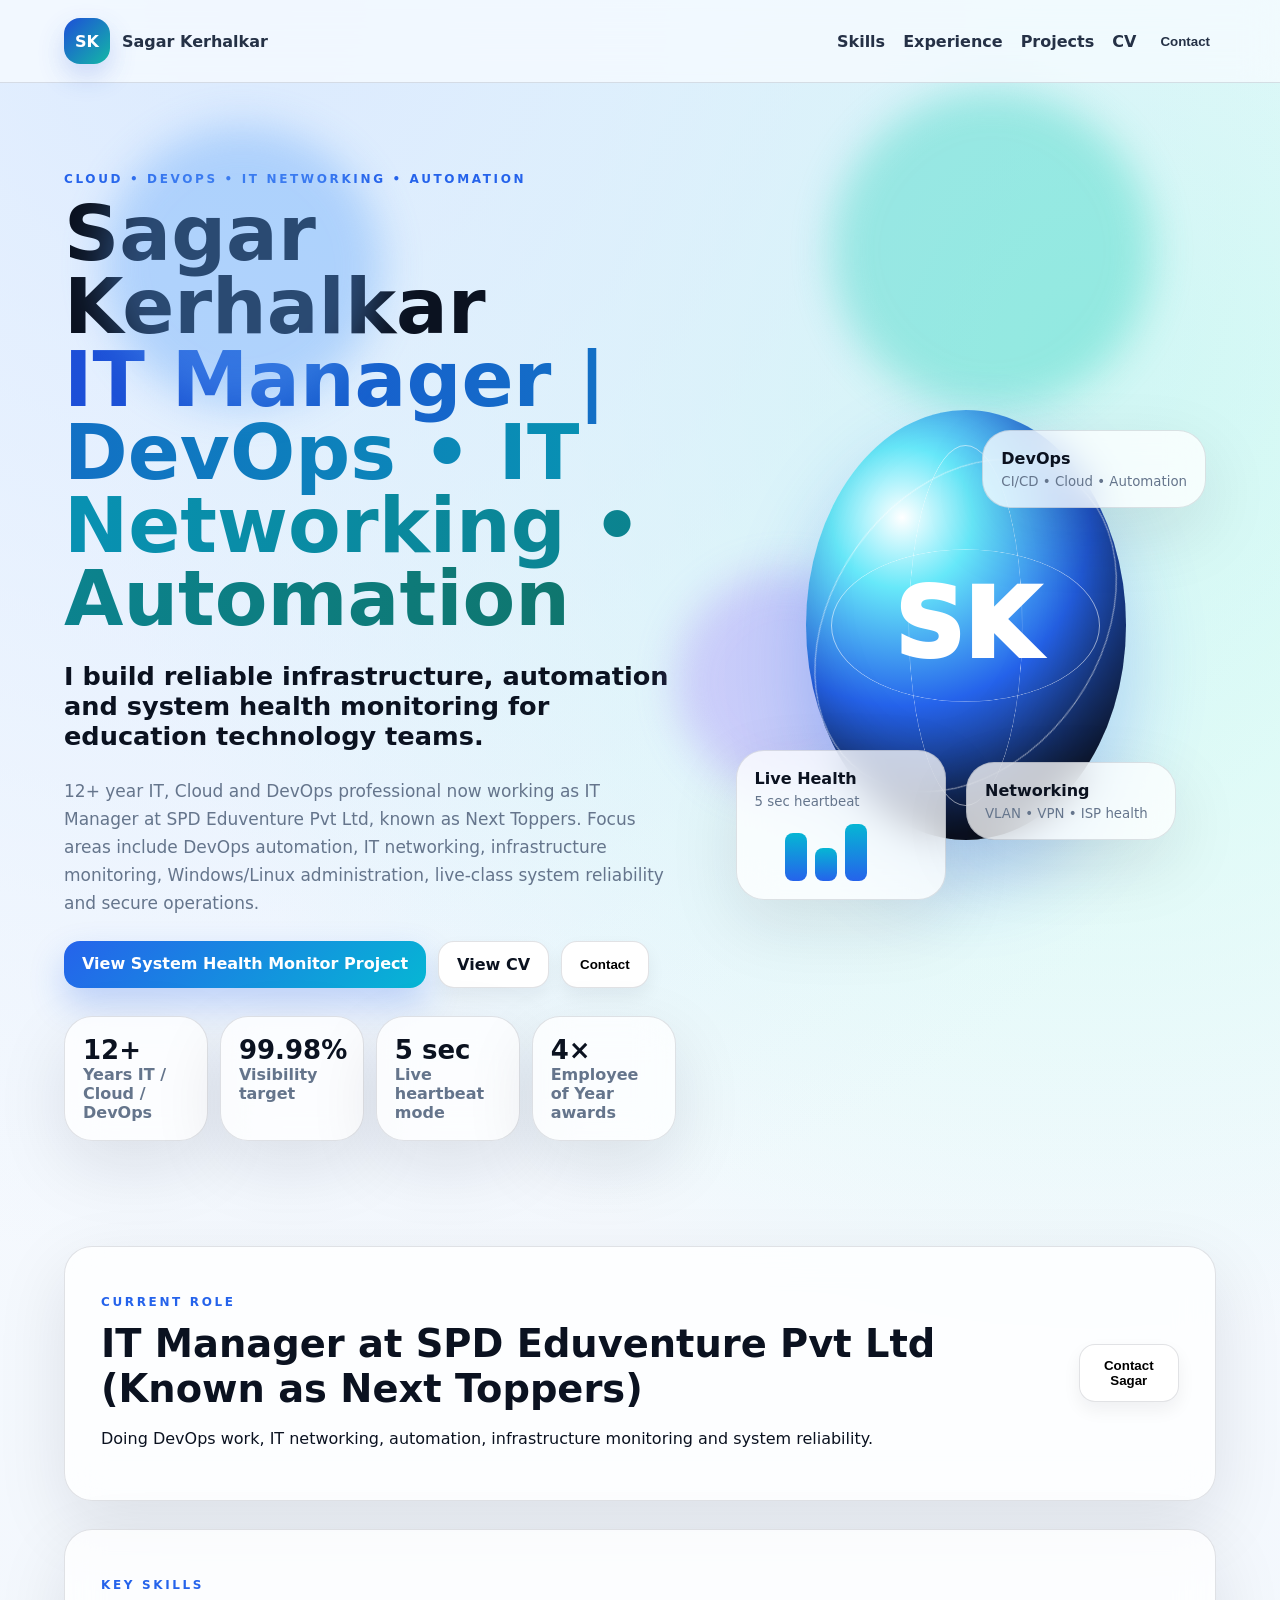
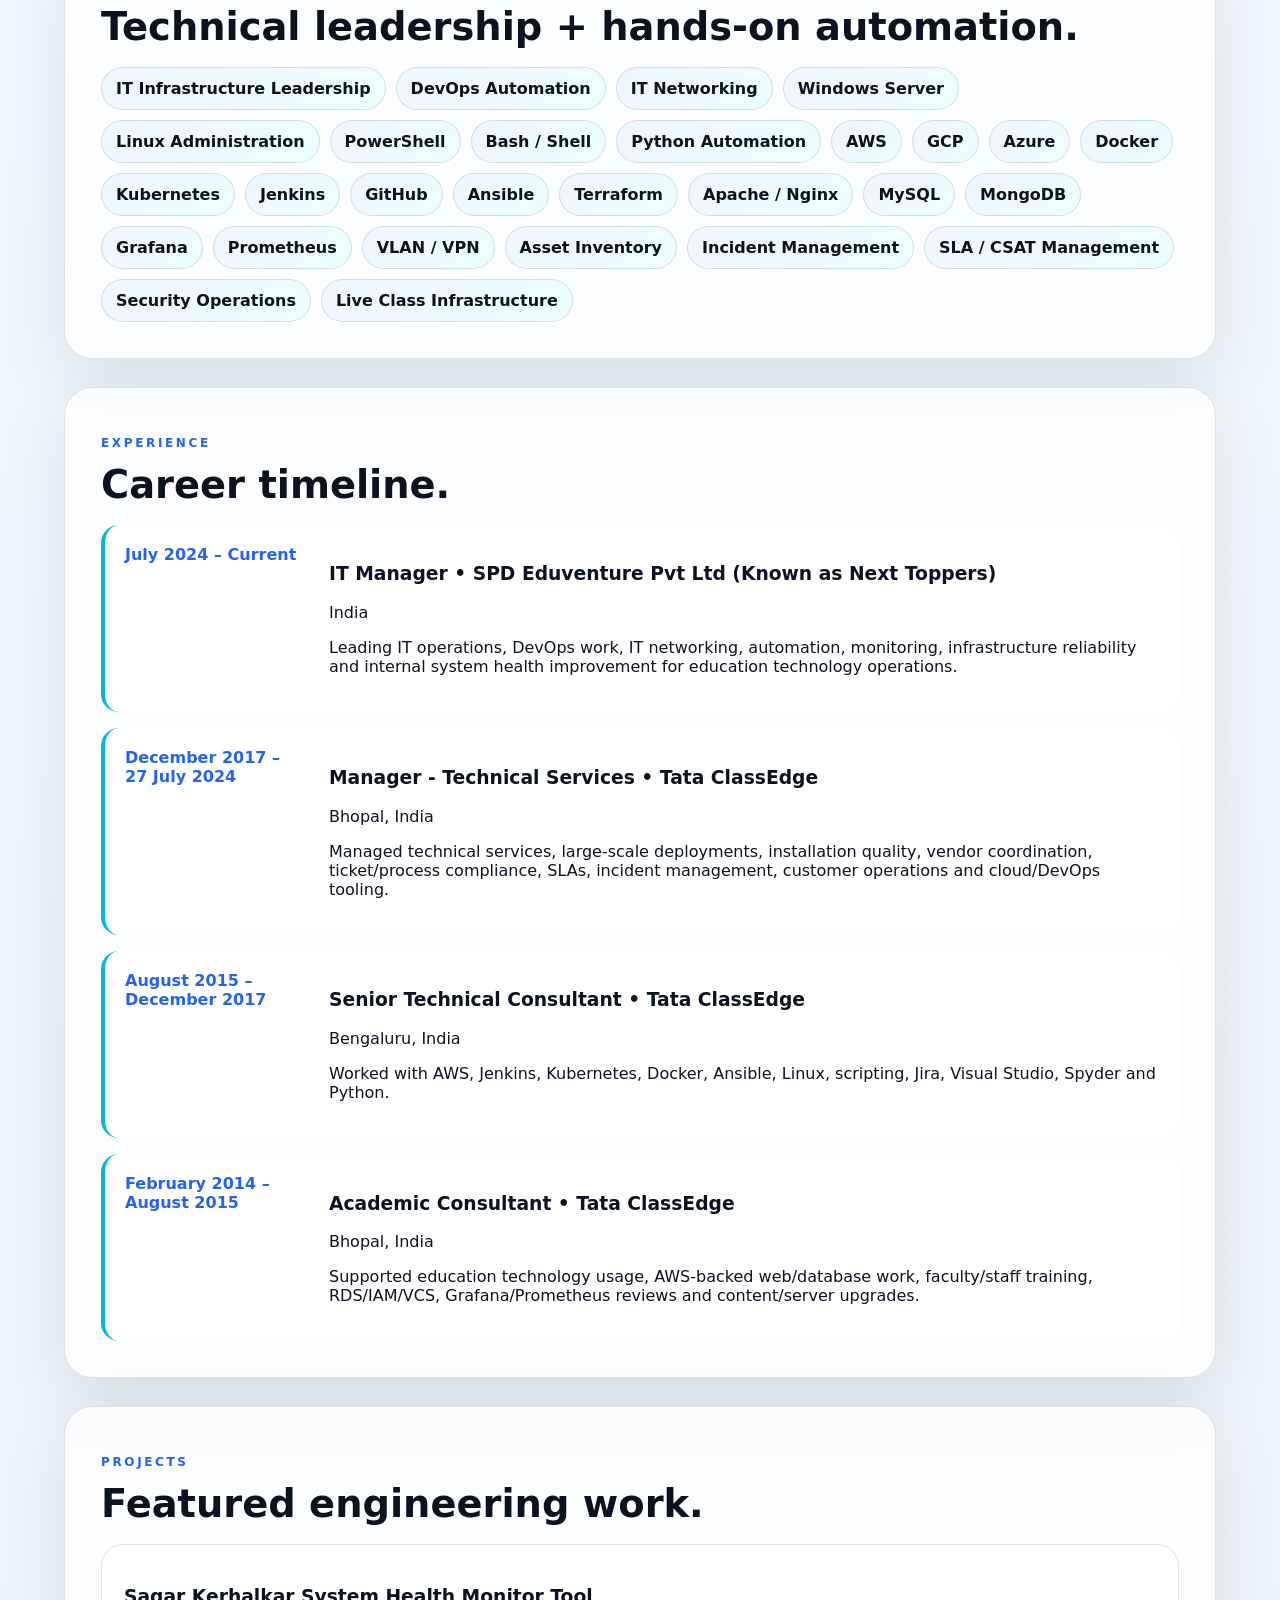
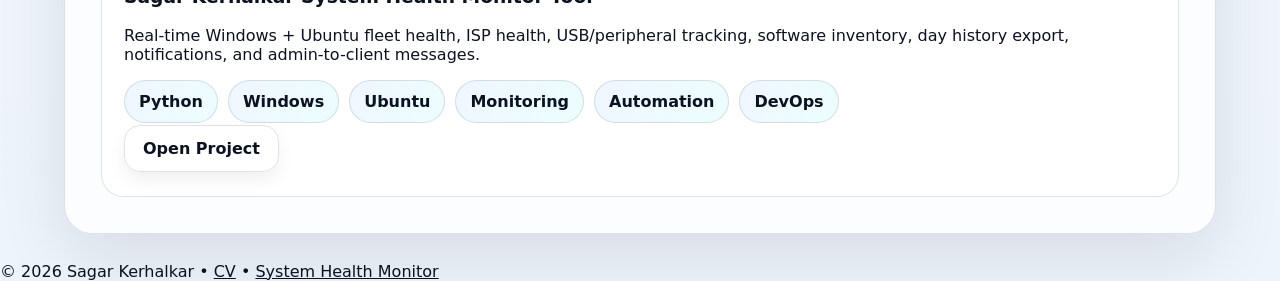
==== index.html @ ac2b37b3 "this is my v1 for profile" ====
<!doctype html>
<html lang="en">
<head>
  <meta charset="utf-8" />
  <meta name="viewport" content="width=device-width, initial-scale=1" />
  <title>Sagar Kerhalkar | IT Manager • DevOps • System Health Monitor</title>
  <meta name="description" content="Sagar Kerhalkar portfolio, CV, DevOps, IT networking, automation and System Health Monitor project." />
  <link rel="stylesheet" href="assets/site.css" />
</head>
<body>
  <div class="bg"><span></span><span></span><span></span></div>
  <header class="nav">
    <a class="brand" href="./"><b>SK</b><span>Sagar Kerhalkar</span></a>
    <nav>
      <a href="#skills">Skills</a><a href="#experience">Experience</a><a href="#projects">Projects</a><a href="cv/">CV</a><button class="ghost" data-contact>Contact</button>
    </nav>
  </header>
  <main>
    <section class="hero">
      <div class="heroCopy">
        <p class="eyebrow">Cloud • DevOps • IT Networking • Automation</p>
        <h1><span data-field="name">Sagar Kerhalkar</span><br><em data-field="headline">IT Manager | DevOps • IT Networking • Automation</em></h1>
        <p class="lead" data-field="heroLine">I build reliable infrastructure, automation and system health monitoring for education technology teams.</p>
        <p data-field="summary" class="summary"></p>
        <div class="actions">
          <a class="btn primary" href="projects/systemhealthmonitor/">View System Health Monitor Project</a>
          <a class="btn" href="cv/">View CV</a>
          <button class="btn" data-contact>Contact</button>
        </div>
        <div class="stats" id="stats"></div>
      </div>
      <div class="visual" aria-label="Animated profile illustration">
        <div class="sphere"><span>SK</span><i></i><i></i><i></i></div>
        <div class="dashcard card1"><b>Live Health</b><small>5 sec heartbeat</small><div class="bars"><i></i><i></i><i></i><i></i></div></div>
        <div class="dashcard card2"><b>DevOps</b><small>CI/CD • Cloud • Automation</small></div>
        <div class="dashcard card3"><b>Networking</b><small>VLAN • VPN • ISP health</small></div>
      </div>
    </section>

    <section class="section current"><div><p class="eyebrow">Current role</p><h2><span data-field="currentRole">IT Manager</span> at <span data-field="currentCompany">SPD Eduventure Pvt Ltd</span></h2><p>Doing DevOps work, IT networking, automation, infrastructure monitoring and system reliability.</p></div><button class="btn" data-contact>Contact Sagar</button></section>

    <section id="skills" class="section"><p class="eyebrow">Key skills</p><h2>Technical leadership + hands-on automation.</h2><div class="chips" id="skillsList"></div></section>

    <section id="experience" class="section"><p class="eyebrow">Experience</p><h2>Career timeline.</h2><div class="timeline" id="experienceList"></div></section>

    <section id="projects" class="section"><p class="eyebrow">Projects</p><h2>Featured engineering work.</h2><div class="projects" id="projectList"></div></section>
  </main>

  <footer>© <span id="year"></span> Sagar Kerhalkar • <a href="cv/">CV</a> • <a href="projects/systemhealthmonitor/">System Health Monitor</a></footer>

  <dialog id="contactDialog" class="contactDialog">
    <button class="close" data-close>×</button>
    <h2>Contact Sagar Kerhalkar</h2>
    <p>For DevOps, IT networking, automation and system health monitoring work.</p>
    <div class="contactGrid">
      <a id="phoneLink">📞 <span data-field="phone">8105977226</span></a>
      <a id="emailLink">✉ <span data-field="email">sagarhatta@gmail.com</span></a>
      <a id="linkedinLink" target="_blank">LinkedIn</a>
      <a id="githubLink" target="_blank">GitHub</a>
    </div>
  </dialog>
  <script src="assets/site.js"></script>
</body>
</html>
---- assets/site.css ----
:root{--ink:#0b1220;--muted:#65758c;--blue:#1d4ed8;--cyan:#06b6d4;--teal:#14b8a6;--bg:#eef6ff;--card:rgba(255,255,255,.76);--line:rgba(15,23,42,.12)}*{box-sizing:border-box}body{margin:0;font-family:Inter,ui-sans-serif,system-ui,Segoe UI,Arial,sans-serif;color:var(--ink);background:radial-gradient(circle at 20% 0,#dbeafe,transparent 35%),radial-gradient(circle at 85% 10%,#ccfbf1,transparent 30%),linear-gradient(180deg,#f8fbff,#eef4fb)}a{color:inherit}.bg span{position:fixed;border-radius:999px;filter:blur(20px);opacity:.38;animation:float 9s ease-in-out infinite}.bg span:nth-child(1){width:280px;height:280px;background:#60a5fa;left:8%;top:14%}.bg span:nth-child(2){width:320px;height:320px;background:#2dd4bf;right:10%;top:10%;animation-delay:2s}.bg span:nth-child(3){width:220px;height:220px;background:#a78bfa;right:30%;bottom:12%;animation-delay:4s}@keyframes float{50%{transform:translateY(-28px) translateX(22px) scale(1.05)}}.nav{position:sticky;top:0;z-index:10;display:flex;align-items:center;justify-content:space-between;gap:24px;padding:18px 5vw;background:rgba(248,251,255,.76);backdrop-filter:blur(18px);border-bottom:1px solid var(--line)}.brand{display:flex;gap:12px;align-items:center;text-decoration:none}.brand b{display:grid;place-items:center;width:46px;height:46px;border-radius:16px;background:linear-gradient(135deg,var(--blue),var(--teal));color:white;box-shadow:0 12px 28px #1d4ed833}.brand span{font-weight:900}.nav nav{display:flex;gap:18px;align-items:center;flex-wrap:wrap}.nav a,.ghost{font-weight:800;text-decoration:none;border:0;background:transparent;color:#253146;cursor:pointer}.hero,.projectHero{min-height:calc(100vh - 84px);display:grid;grid-template-columns:minmax(0,1.1fr) minmax(340px,.9fr);gap:40px;align-items:center;padding:6vw 5vw}.eyebrow{letter-spacing:.22em;text-transform:uppercase;color:#2563eb;font-weight:900;font-size:12px}.hero h1,.projectHero h1{font-size:clamp(42px,6vw,82px);line-height:.95;margin:12px 0}.hero h1 em{font-style:normal;background:linear-gradient(90deg,#1d4ed8,#0891b2,#0f766e);-webkit-background-clip:text;color:transparent}.lead{font-size:clamp(18px,2vw,26px);font-weight:750}.summary{color:var(--muted);font-size:17px;line-height:1.65}.actions{display:flex;gap:12px;flex-wrap:wrap;margin-top:24px}.btn{border:1px solid var(--line);border-radius:16px;padding:13px 18px;font-weight:900;text-decoration:none;background:white;box-shadow:0 8px 18px rgba(15,23,42,.06);cursor:pointer}.btn.primary{color:white;border:0;background:linear-gradient(135deg,#2563eb,#06b6d4);box-shadow:0 16px 34px #2563eb40}.stats{display:grid;grid-template-columns:repeat(4,minmax(110px,1fr));gap:12px;margin-top:28px}.stat,.section,.dashcard,.contactDialog,.projectHero,.cvHero,.cvGrid,.editor{background:var(--card);border:1px solid var(--line);border-radius:28px;box-shadow:0 24px 70px rgba(15,23,42,.10);backdrop-filter:blur(18px)}.stat{padding:18px}.stat b{display:block;font-size:26px}.stat span{color:var(--muted);font-weight:700}.visual{height:620px;position:relative;perspective:900px}.sphere{position:absolute;inset:70px 90px 120px;display:grid;place-items:center;border-radius:50%;background:radial-gradient(circle at 30% 25%,#fff,#67e8f9 18%,#2563eb 48%,#0f172a 82%);box-shadow:inset -30px -40px 70px rgba(0,0,0,.3),0 40px 80px rgba(37,99,235,.28);animation:orbitPulse 5s infinite ease-in-out}.sphere span{font-size:96px;color:white;font-weight:1000}.sphere i{position:absolute;inset:8%;border:1px solid rgba(255,255,255,.55);border-radius:50%;transform:rotateX(65deg)}.sphere i:nth-child(2){transform:rotateY(65deg)}.sphere i:nth-child(3){transform:rotate(35deg)}@keyframes orbitPulse{50%{transform:translateY(-22px) rotateY(10deg)}}.dashcard{position:absolute;padding:18px;min-width:210px}.dashcard small{display:block;color:var(--muted);margin-top:6px}.card1{left:20px;bottom:60px}.card2{right:10px;top:90px}.card3{right:40px;bottom:120px}.bars{display:flex;gap:8px;align-items:end;height:60px;margin-top:12px}.bars i{width:22px;background:linear-gradient(#06b6d4,#2563eb);border-radius:8px;animation:bar 1.8s infinite alternate}.bars i:nth-child(2){height:80%;animation-delay:.2s}.bars i:nth-child(3){height:55%;animation-delay:.4s}.bars i:nth-child(4){height:95%;animation-delay:.6s}@keyframes bar{from{height:25%}to{height:100%}}.section{margin:28px 5vw;padding:36px}.section h2{font-size:clamp(28px,3vw,44px);margin:8px 0 18px}.current{display:flex;justify-content:space-between;gap:18px;align-items:center}.chips{display:flex;gap:10px;flex-wrap:wrap}.chip{padding:11px 14px;border-radius:999px;background:linear-gradient(135deg,#eff6ff,#ecfeff);border:1px solid var(--line);font-weight:850}.timeline{display:grid;gap:16px}.timeItem{display:grid;grid-template-columns:180px 1fr;gap:24px;padding:20px;border-left:4px solid #06b6d4;background:white;border-radius:18px}.timeItem time{font-weight:900;color:#2563eb}.projects,.grid{display:grid;grid-template-columns:repeat(auto-fit,minmax(240px,1fr));gap:16px}.project,.grid article{background:white;border:1px solid var(--line);border-radius:22px;padding:22px}.footer{text-align:center;color:var(--muted);padding:40px}.contactDialog{border:0;padding:32px;max-width:560px;width:92%;}.contactDialog::backdrop{background:rgba(15,23,42,.45);backdrop-filter:blur(4px)}.close{float:right;border:0;background:#eff6ff;border-radius:50%;width:38px;height:38px;font-size:24px;cursor:pointer}.contactGrid{display:grid;gap:12px}.contactGrid a{padding:16px;border-radius:16px;background:#f8fbff;text-decoration:none;font-weight:900}.simple .nav{position:relative}.cvPage,.editor{padding:5vw}.cvHero{padding:40px;margin-bottom:24px}.cvGrid{display:grid;grid-template-columns:1.3fr .7fr;gap:28px;padding:28px}.editor textarea{width:100%;min-height:560px;border:1px solid var(--line);border-radius:18px;padding:18px;font:14px ui-monospace,monospace}.monitorMock{min-height:420px;background:linear-gradient(135deg,#06172f,#0f766e);border-radius:34px;display:grid;grid-template-columns:repeat(2,1fr);gap:18px;padding:30px;box-shadow:0 40px 90px #0f766e33}.monitorMock span{border-radius:24px;background:rgba(255,255,255,.15);border:1px solid rgba(255,255,255,.22);animation:float 7s infinite}@media(max-width:900px){.hero,.projectHero,.cvGrid{grid-template-columns:1fr}.visual{height:520px}.stats{grid-template-columns:repeat(2,1fr)}.timeItem{grid-template-columns:1fr}.nav{align-items:flex-start}.nav nav{justify-content:flex-start}.current{display:block}}
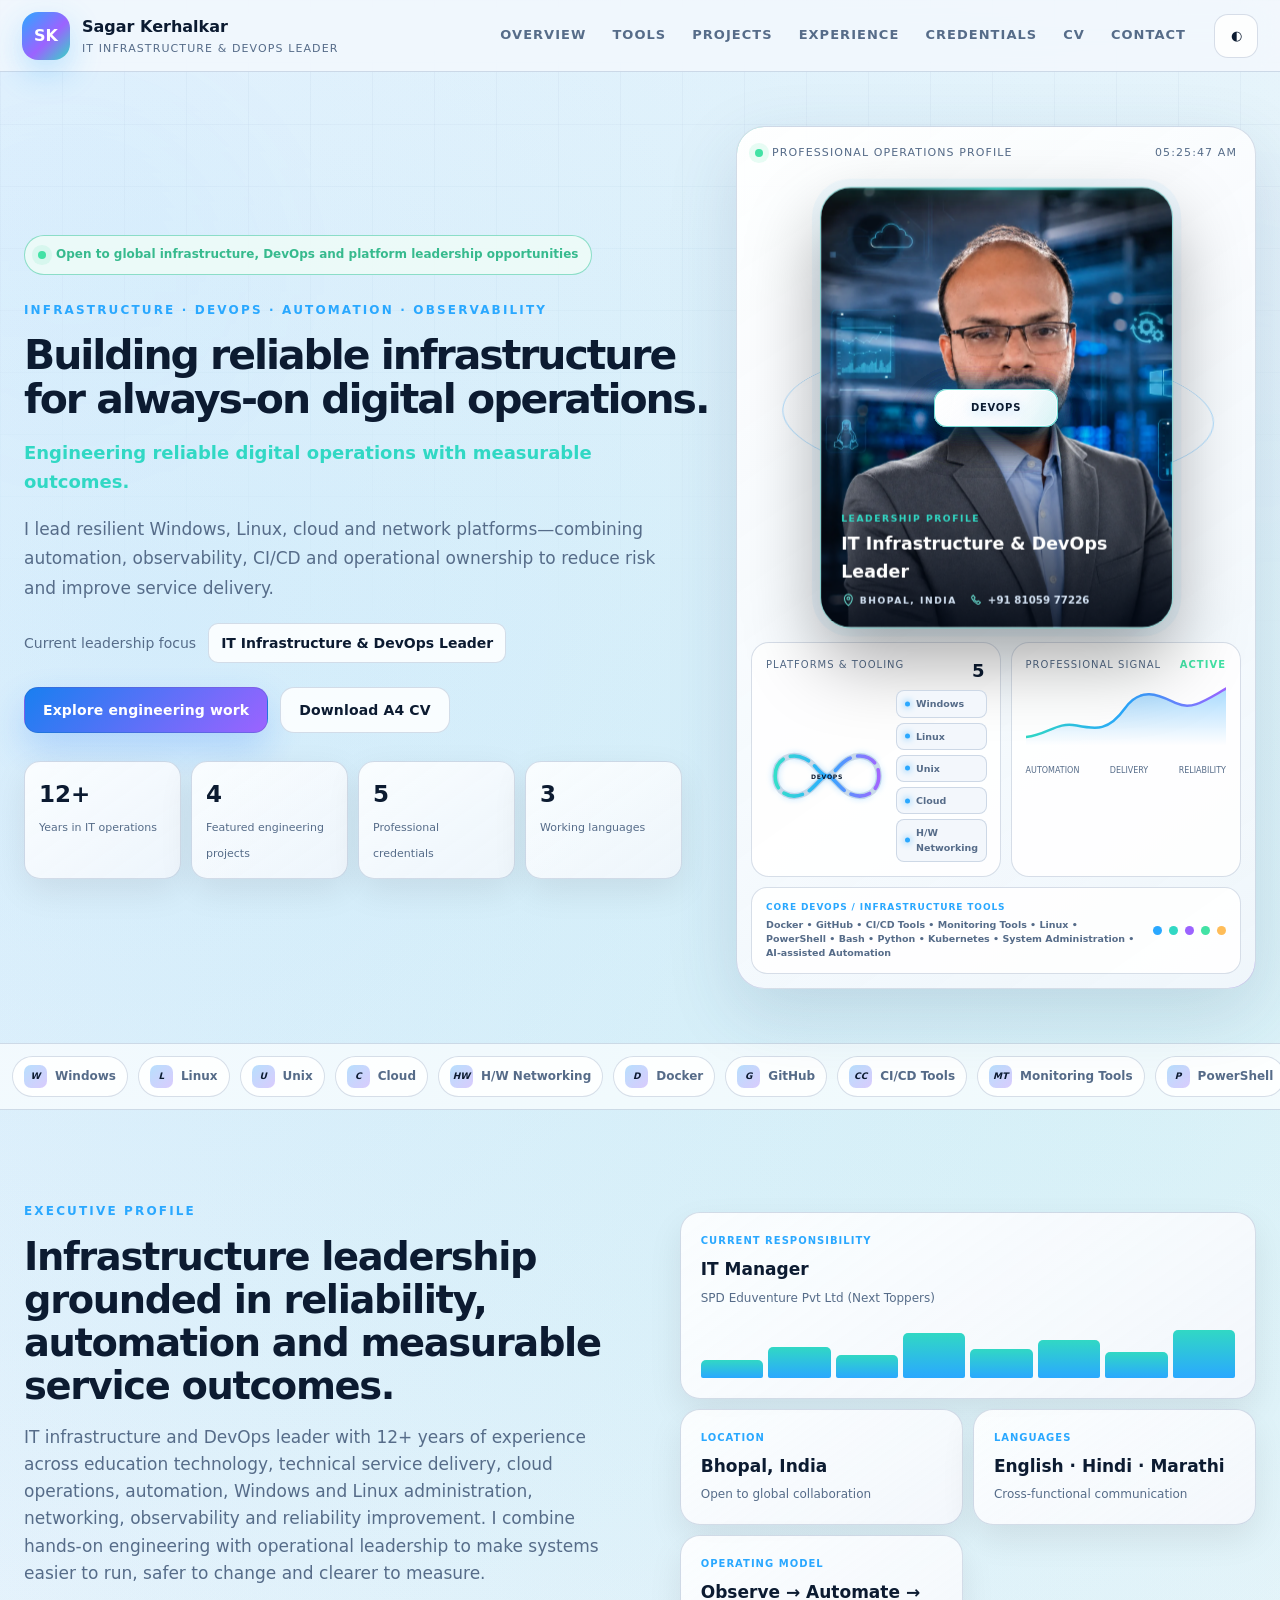
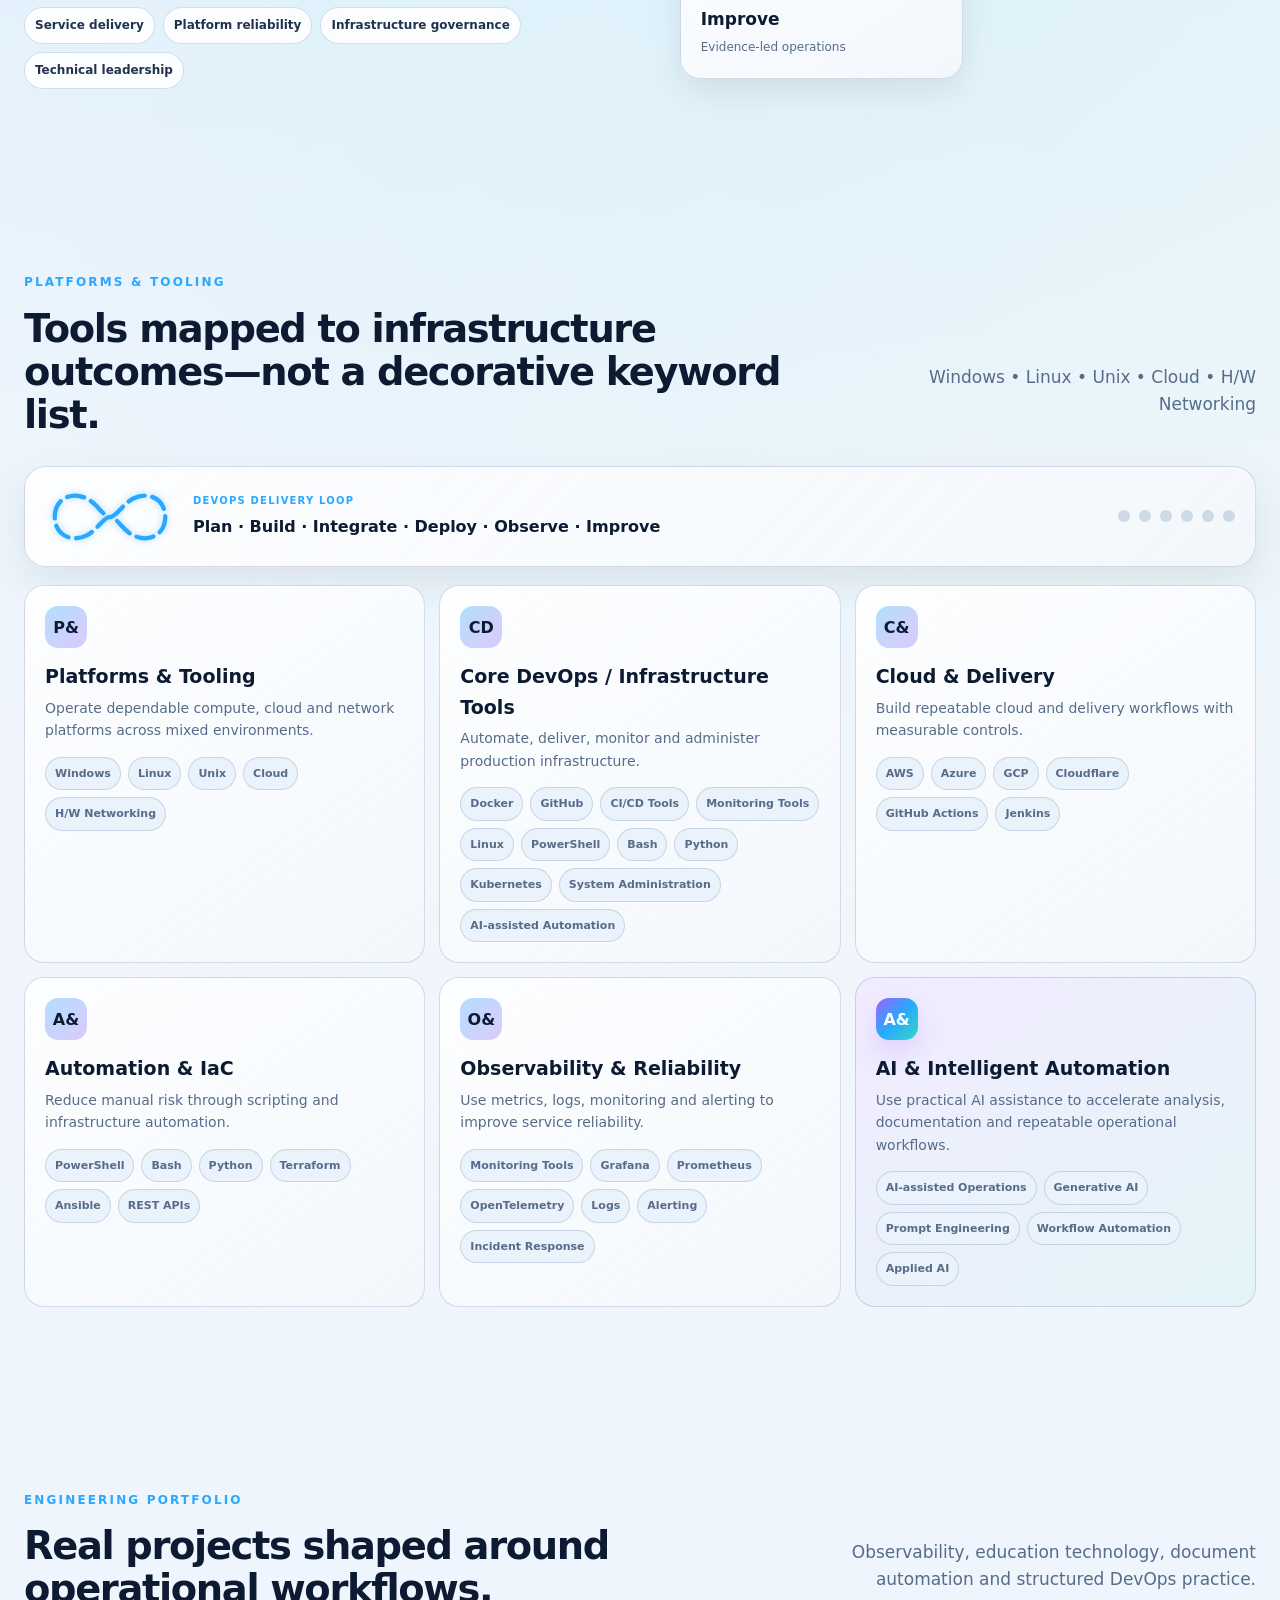
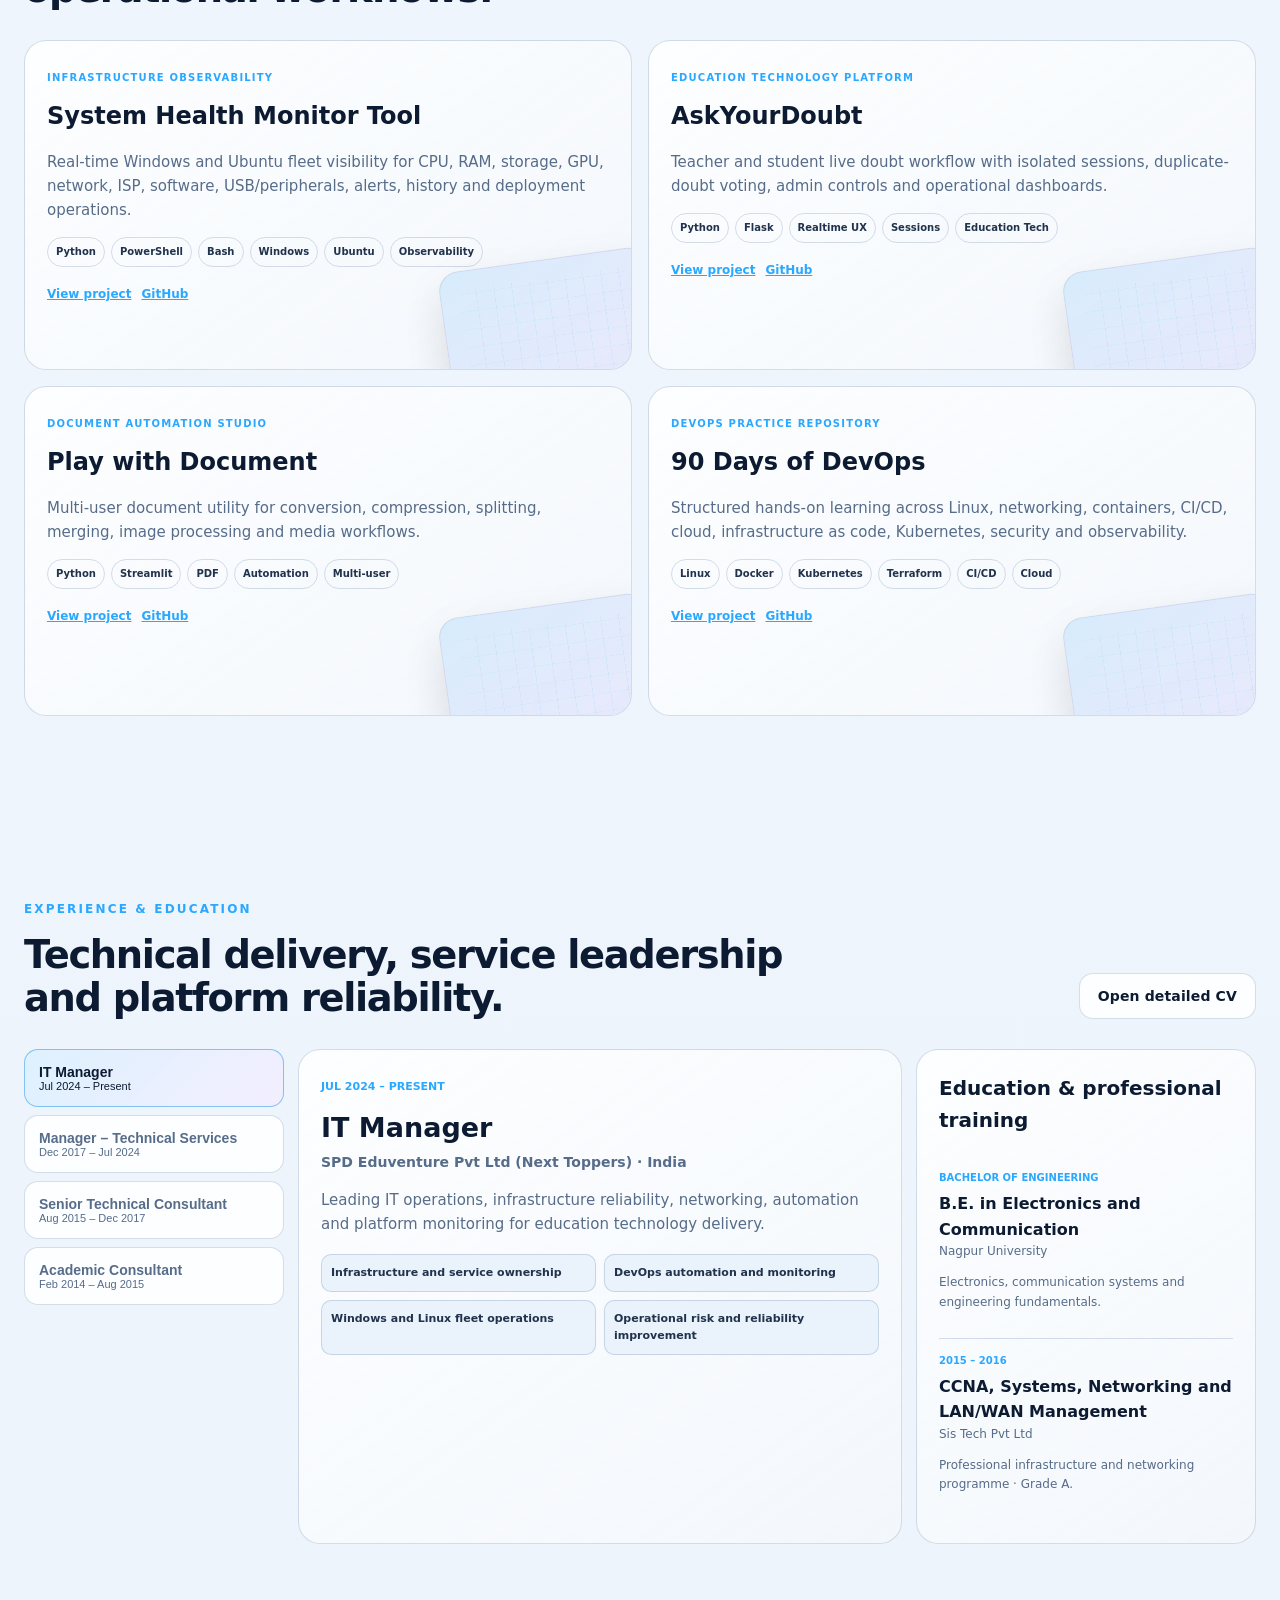
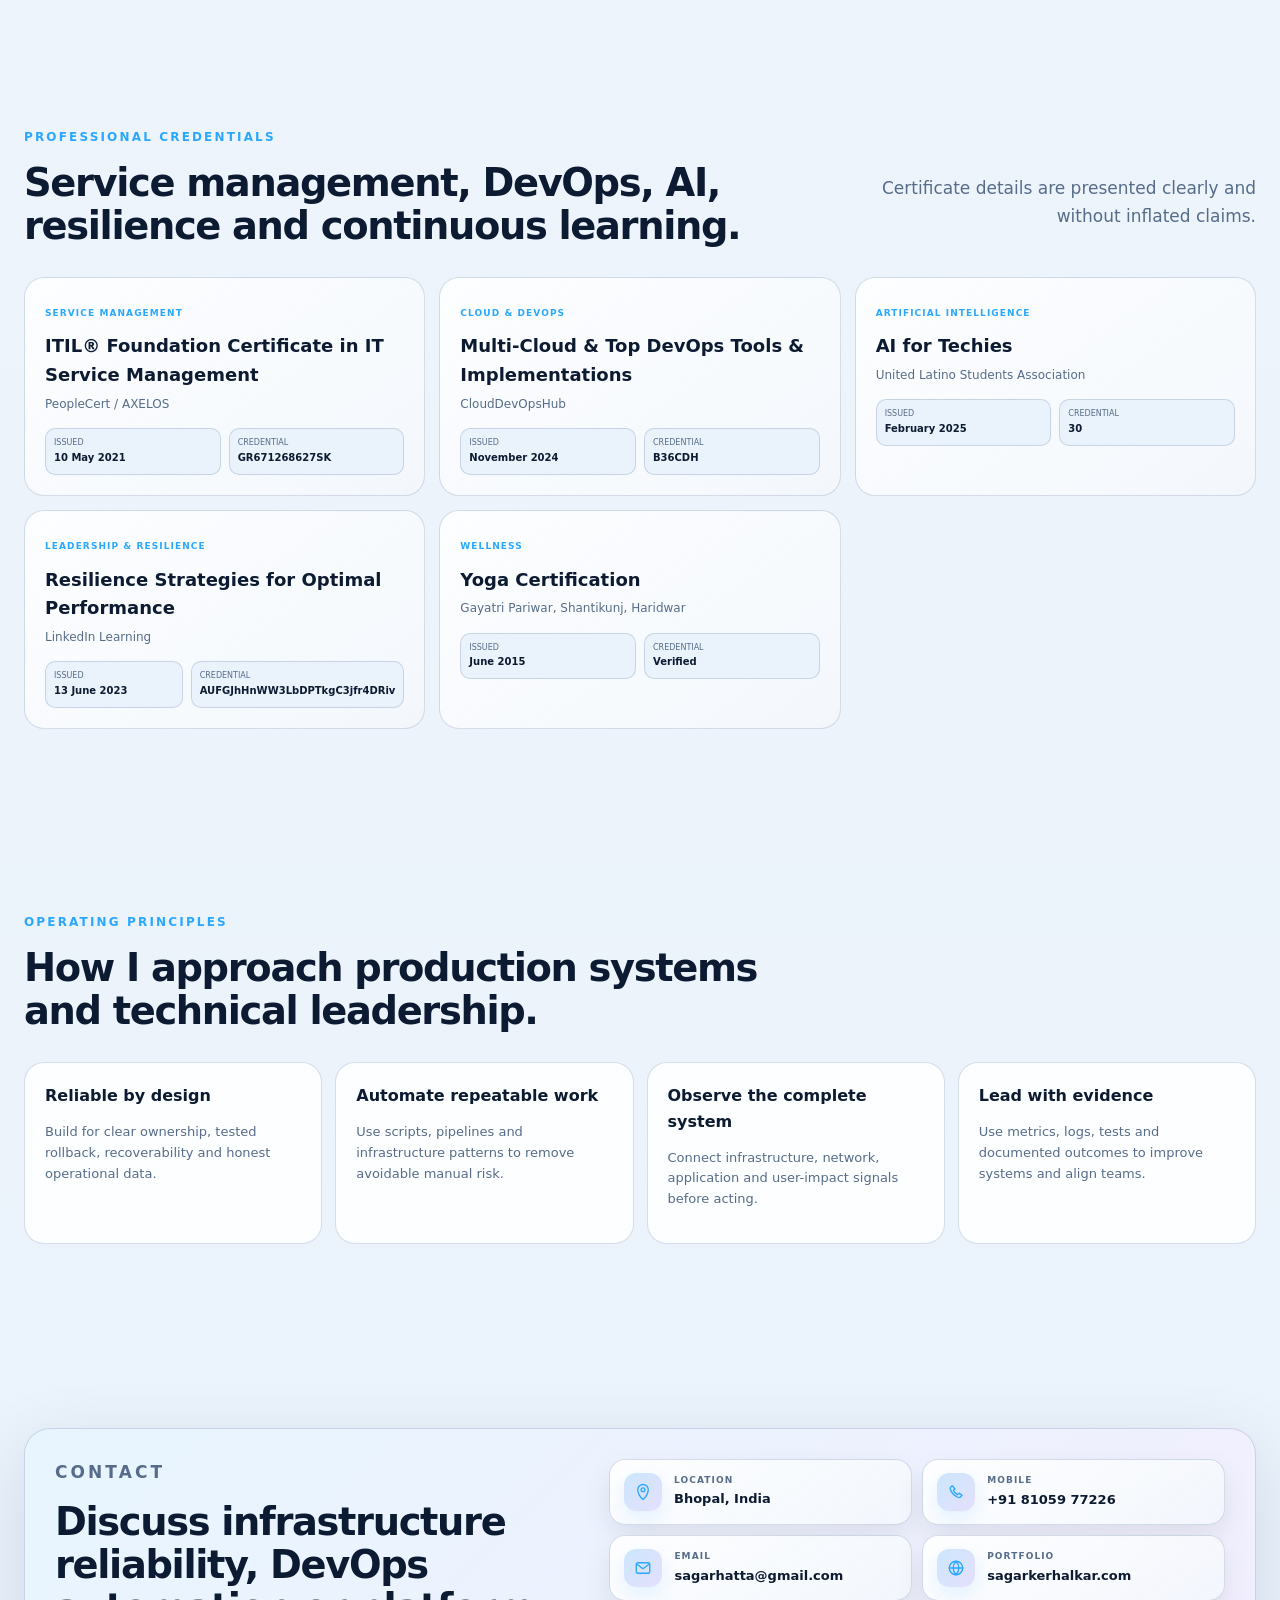
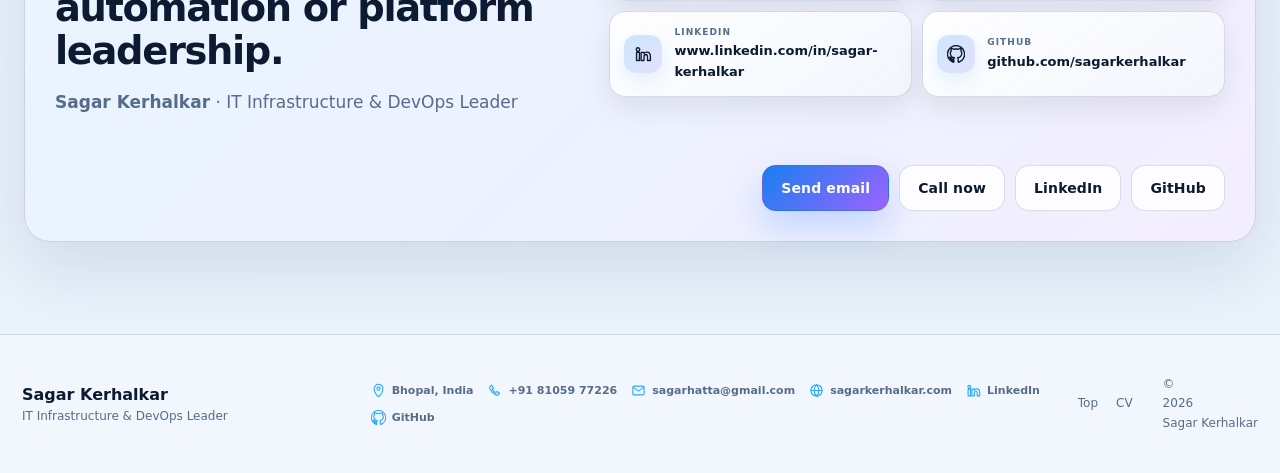
==== commit aee4b674: "Add international portfolio V7.1 with Docker, CI/CD and deployment guide" ====
--- a/index.html
+++ b/index.html
@@ -1,64 +1,113 @@
 <!doctype html>
-<html lang="en">
+<html lang="en" data-theme="dark">
 <head>
-  <meta charset="utf-8" />
-  <meta name="viewport" content="width=device-width, initial-scale=1" />
-  <title>Sagar Kerhalkar | IT Manager • DevOps • System Health Monitor</title>
-  <meta name="description" content="Sagar Kerhalkar portfolio, CV, DevOps, IT networking, automation and System Health Monitor project." />
-  <link rel="stylesheet" href="assets/site.css" />
+  <meta charset="utf-8">
+  <meta name="viewport" content="width=device-width,initial-scale=1,viewport-fit=cover">
+  <title>Sagar Kerhalkar | IT Infrastructure & DevOps Leader</title>
+  <meta name="description" content="IT infrastructure, DevOps, automation, hardware networking and observability leadership by Sagar Kerhalkar.">
+  <meta name="theme-color" content="#07111f">
+  <meta property="og:type" content="website"><meta property="og:title" content="Sagar Kerhalkar | IT Infrastructure & DevOps Leader"><meta property="og:description" content="Reliable infrastructure, automation-led operations and observable outcomes."><meta property="og:image" content="https://sagarkerhalkar.com/assets/portfolio-og-v7.jpg">
+  <link rel="preload" href="assets/sagar-portrait-v7.webp" as="image" type="image/webp">
+  <link rel="stylesheet" href="assets/site.css">
+  <script type="application/ld+json" id="schema"></script>
 </head>
 <body>
-  <div class="bg"><span></span><span></span><span></span></div>
-  <header class="nav">
-    <a class="brand" href="./"><b>SK</b><span>Sagar Kerhalkar</span></a>
-    <nav>
-      <a href="#skills">Skills</a><a href="#experience">Experience</a><a href="#projects">Projects</a><a href="cv/">CV</a><button class="ghost" data-contact>Contact</button>
-    </nav>
-  </header>
-  <main>
-    <section class="hero">
-      <div class="heroCopy">
-        <p class="eyebrow">Cloud • DevOps • IT Networking • Automation</p>
-        <h1><span data-field="name">Sagar Kerhalkar</span><br><em data-field="headline">IT Manager | DevOps • IT Networking • Automation</em></h1>
-        <p class="lead" data-field="heroLine">I build reliable infrastructure, automation and system health monitoring for education technology teams.</p>
-        <p data-field="summary" class="summary"></p>
-        <div class="actions">
-          <a class="btn primary" href="projects/systemhealthmonitor/">View System Health Monitor Project</a>
-          <a class="btn" href="cv/">View CV</a>
-          <button class="btn" data-contact>Contact</button>
-        </div>
-        <div class="stats" id="stats"></div>
+<svg class="icon-sprite" aria-hidden="true" focusable="false">
+  <symbol id="icon-location" viewBox="0 0 24 24"><path d="M12 22s7-6.15 7-13a7 7 0 1 0-14 0c0 6.85 7 13 7 13Z"/><circle cx="12" cy="9" r="2.5"/></symbol>
+  <symbol id="icon-phone" viewBox="0 0 24 24"><path d="M7.1 3.5 4.8 5.8c-.8.8-.8 2.1-.2 3.4 2 4.3 5.5 7.8 9.8 9.8 1.3.6 2.6.6 3.4-.2l2.3-2.3-4.1-3-2 2c-2.3-1.1-4.4-3.2-5.5-5.5l2-2-3.4-4.5Z"/></symbol>
+  <symbol id="icon-mail" viewBox="0 0 24 24"><rect x="3" y="5" width="18" height="14" rx="2"/><path d="m4 7 8 6 8-6"/></symbol>
+  <symbol id="icon-globe" viewBox="0 0 24 24"><circle cx="12" cy="12" r="9"/><path d="M3 12h18M12 3c2.5 2.5 3.8 5.5 3.8 9S14.5 18.5 12 21c-2.5-2.5-3.8-5.5-3.8-9S9.5 5.5 12 3Z"/></symbol>
+  <symbol id="icon-linkedin" viewBox="0 0 24 24"><path class="fill-icon" d="M5.3 3.7A2.3 2.3 0 1 1 5.3 8.3 2.3 2.3 0 0 1 5.3 3.7ZM3.4 9.8h3.8v10.8H3.4V9.8Zm6.1 0h3.7v1.5h.1c.5-.9 1.8-1.9 3.8-1.9 4 0 4.8 2.6 4.8 6.1v5.1H18v-4.5c0-1.1 0-3.4-2.2-3.4s-2.5 1.6-2.5 3.3v4.6H9.5V9.8Z"/></symbol>
+  <symbol id="icon-github" viewBox="0 0 24 24"><path class="fill-icon" d="M12 .8A11.4 11.4 0 0 0 8.4 23c.6.1.8-.3.8-.6v-2.2c-3.4.7-4.1-1.4-4.1-1.4-.5-1.4-1.3-1.8-1.3-1.8-1.1-.7.1-.7.1-.7 1.2.1 1.8 1.2 1.8 1.2 1.1 1.8 2.8 1.3 3.5 1 .1-.8.4-1.3.8-1.6-2.7-.3-5.5-1.4-5.5-6a4.7 4.7 0 0 1 1.2-3.2c-.1-.3-.5-1.6.1-3.2 0 0 1-.3 3.3 1.2a11.3 11.3 0 0 1 6 0c2.3-1.5 3.3-1.2 3.3-1.2.6 1.6.2 2.9.1 3.2a4.7 4.7 0 0 1 1.2 3.2c0 4.7-2.9 5.7-5.6 6 .4.4.8 1.1.8 2.2v3.3c0 .3.2.7.8.6A11.4 11.4 0 0 0 12 .8Z"/></symbol>
+</svg>
+
+<a class="skip-link" href="#main">Skip to content</a>
+<div class="scene-bg" aria-hidden="true"><i></i><i></i><i></i></div>
+<header class="site-header">
+  <a class="brand" href="#top" aria-label="Sagar Kerhalkar home"><span class="brand-mark">SK</span><span><strong data-field="name">Sagar Kerhalkar</strong><small>IT Infrastructure &amp; DevOps Leader</small></span></a>
+  <nav class="desktop-nav" aria-label="Primary"><a href="#overview">Overview</a><a href="#tooling">Tools</a><a href="#projects">Projects</a><a href="#experience">Experience</a><a href="#credentials">Credentials</a><a href="cv/">CV</a><a href="#contact">Contact</a></nav>
+  <div class="header-actions"><button class="icon-button" id="themeBtn" aria-label="Toggle theme" title="Toggle theme">◐</button><button class="menu-button" id="menuBtn" aria-label="Open menu" aria-expanded="false"><i></i><i></i><i></i></button></div>
+</header>
+<nav class="mobile-nav" id="mobileNav" aria-label="Mobile"><a href="#overview">Overview</a><a href="#tooling">Tools</a><a href="#projects">Projects</a><a href="#experience">Experience</a><a href="#credentials">Credentials</a><a href="cv/">CV</a><a href="#contact">Contact</a></nav>
+
+<main id="main">
+<section class="hero shell" id="top">
+  <div class="hero-copy reveal">
+    <div class="availability"><i></i><span data-field="availability"></span></div>
+    <p class="eyebrow" data-field="heroKicker"></p>
+    <h1 class="hero-title" aria-label="Building reliable infrastructure for always-on digital operations."><span data-field="heroTitleLine1"></span><span data-field="heroTitleLine2"></span></h1>
+    <p class="micro-statement" data-field="microStatement"></p>
+    <p class="hero-lead" data-field="subheadline"></p>
+    <div class="role-line"><span>Current leadership focus</span><strong id="roleText">IT Infrastructure &amp; DevOps Leader</strong></div>
+    <div class="hero-actions"><a class="button primary" href="#projects">Explore engineering work</a><a class="button secondary" href="assets/Sagar_Kerhalkar_IT_Infrastructure_DevOps_Leader_CV.pdf" download>Download A4 CV</a></div>
+    <div class="stats-row" id="stats"></div>
+  </div>
+
+  <div class="hero-visual reveal" data-delay="80">
+    <div class="ops-console tilt-card" aria-label="Interactive infrastructure leadership dashboard">
+      <div class="console-bar"><span><i></i> Professional operations profile</span><time id="consoleClock">00:00:00</time></div>
+      <div class="portrait-stage" id="portraitStage">
+        <div class="orbit-ring ring-one" aria-hidden="true"></div><div class="orbit-ring ring-two" aria-hidden="true"></div>
+        <div class="portrait-orbit" id="portraitOrbit" aria-label="Animated capability orbit"></div>
+        <div class="portrait-frame"><img id="portrait" src="assets/sagar-portrait-v7.webp" alt="Sagar Kerhalkar" width="960" height="1200"><div class="scanline" aria-hidden="true"></div><div class="portrait-caption"><span>Leadership profile</span><strong data-field="headline"></strong><div class="portrait-meta"><span><svg aria-hidden="true"><use href="#icon-location"></use></svg><b data-field="location"></b></span><a data-link="phone" aria-label="Call Sagar Kerhalkar"><svg aria-hidden="true"><use href="#icon-phone"></use></svg><b data-field="phone"></b></a></div></div></div>
       </div>
-      <div class="visual" aria-label="Animated profile illustration">
-        <div class="sphere"><span>SK</span><i></i><i></i><i></i></div>
-        <div class="dashcard card1"><b>Live Health</b><small>5 sec heartbeat</small><div class="bars"><i></i><i></i><i></i><i></i></div></div>
-        <div class="dashcard card2"><b>DevOps</b><small>CI/CD • Cloud • Automation</small></div>
-        <div class="dashcard card3"><b>Networking</b><small>VLAN • VPN • ISP health</small></div>
+      <div class="console-analytics">
+        <article class="platform-panel"><header><span>Platforms &amp; Tooling</span><b>5</b></header><div class="platform-content"><svg class="devops-infinity" viewBox="0 0 240 118" role="img" aria-label="Animated DevOps infinity symbol"><defs><linearGradient id="loopGradient" x1="0" x2="1"><stop offset="0" stop-color="#35dfca"/><stop offset=".48" stop-color="#2caeff"/><stop offset="1" stop-color="#a166ff"/></linearGradient></defs><path class="loop-shadow" d="M18 59C18 25 50 11 77 25c20 10 31 34 43 34s23-24 43-34c27-14 59 0 59 34s-32 48-59 34c-20-10-31-34-43-34S97 83 77 93C50 107 18 93 18 59Z"/><path class="loop-flow" d="M18 59C18 25 50 11 77 25c20 10 31 34 43 34s23-24 43-34c27-14 59 0 59 34s-32 48-59 34c-20-10-31-34-43-34S97 83 77 93C50 107 18 93 18 59Z"/><text x="120" y="64" text-anchor="middle">DEVOPS</text></svg><ul id="platformList"></ul></div></article>
+        <article class="signal-panel"><header><span>Professional signal</span><b>ACTIVE</b></header><svg viewBox="0 0 400 120" aria-label="Animated operations signal"><defs><linearGradient id="signal" x1="0" x2="1"><stop stop-color="#31d8c4"/><stop offset=".5" stop-color="#2aa8ff"/><stop offset="1" stop-color="#9c63ff"/></linearGradient><linearGradient id="area" x1="0" y1="0" x2="0" y2="1"><stop stop-color="#2aa8ff" stop-opacity=".4"/><stop offset="1" stop-color="#2aa8ff" stop-opacity="0"/></linearGradient></defs><path class="signal-area" d="M0 103C45 98 61 72 101 80s64 11 97-35 72-23 103-9 58-7 99-30v114H0Z"/><path class="signal-line" d="M0 103C45 98 61 72 101 80s64 11 97-35 72-23 103-9 58-7 99-30"/></svg><footer><span>Automation</span><span>Delivery</span><span>Reliability</span></footer></article>
       </div>
-    </section>
+      <div class="console-footer"><div><span>Core DevOps / Infrastructure Tools</span><strong data-field="coreToolSummary"></strong></div><div class="pulse-nodes" aria-hidden="true"><i></i><i></i><i></i><i></i><i></i></div></div>
+    </div>
+  </div>
+</section>
 
-    <section class="section current"><div><p class="eyebrow">Current role</p><h2><span data-field="currentRole">IT Manager</span> at <span data-field="currentCompany">SPD Eduventure Pvt Ltd</span></h2><p>Doing DevOps work, IT networking, automation, infrastructure monitoring and system reliability.</p></div><button class="btn" data-contact>Contact Sagar</button></section>
+<section class="tool-ribbon" aria-label="Core technology ribbon"><div class="tool-ribbon-track" id="toolRibbon"></div></section>
 
-    <section id="skills" class="section"><p class="eyebrow">Key skills</p><h2>Technical leadership + hands-on automation.</h2><div class="chips" id="skillsList"></div></section>
+<section class="shell section-split reveal" id="overview">
+  <div class="section-copy"><p class="eyebrow">Executive profile</p><h2>Infrastructure leadership grounded in reliability, automation and measurable service outcomes.</h2><p data-field="summary"></p><div class="profile-tags"><span>Service delivery</span><span>Platform reliability</span><span>Infrastructure governance</span><span>Technical leadership</span></div></div>
+  <div class="overview-dashboard"><article class="overview-primary"><span>Current responsibility</span><strong data-field="currentRole"></strong><p data-field="currentCompany"></p><div class="mini-bars" aria-hidden="true"><i></i><i></i><i></i><i></i><i></i><i></i><i></i><i></i></div></article><article><span>Location</span><strong data-field="location"></strong><p>Open to global collaboration</p></article><article><span>Languages</span><strong id="languageSummary"></strong><p>Cross-functional communication</p></article><article><span>Operating model</span><strong>Observe → Automate → Improve</strong><p>Evidence-led operations</p></article></div>
+</section>
 
-    <section id="experience" class="section"><p class="eyebrow">Experience</p><h2>Career timeline.</h2><div class="timeline" id="experienceList"></div></section>
+<section class="shell reveal" id="tooling">
+  <div class="section-heading"><div><p class="eyebrow">Platforms &amp; tooling</p><h2>Tools mapped to infrastructure outcomes—not a decorative keyword list.</h2></div><p>Windows • Linux • Unix • Cloud • H/W Networking</p></div>
+  <div class="tooling-hero"><div class="tooling-loop"><svg class="large-infinity" viewBox="0 0 240 118" aria-hidden="true"><path d="M18 59C18 25 50 11 77 25c20 10 31 34 43 34s23-24 43-34c27-14 59 0 59 34s-32 48-59 34c-20-10-31-34-43-34S97 83 77 93C50 107 18 93 18 59Z"/></svg><div><span>DevOps delivery loop</span><strong>Plan · Build · Integrate · Deploy · Observe · Improve</strong></div></div><div class="pipeline"><i></i><i></i><i></i><i></i><i></i><i></i></div></div>
+  <div class="tool-groups" id="toolsGrid"></div>
+</section>
 
-    <section id="projects" class="section"><p class="eyebrow">Projects</p><h2>Featured engineering work.</h2><div class="projects" id="projectList"></div></section>
-  </main>
+<section class="shell reveal" id="projects"><div class="section-heading"><div><p class="eyebrow">Engineering portfolio</p><h2>Real projects shaped around operational workflows.</h2></div><p>Observability, education technology, document automation and structured DevOps practice.</p></div><div class="project-grid" id="projectList"></div></section>
 
-  <footer>© <span id="year"></span> Sagar Kerhalkar • <a href="cv/">CV</a> • <a href="projects/systemhealthmonitor/">System Health Monitor</a></footer>
+<section class="shell reveal" id="experience"><div class="section-heading"><div><p class="eyebrow">Experience &amp; education</p><h2>Technical delivery, service leadership and platform reliability.</h2></div><a class="button secondary" href="cv/">Open detailed CV</a></div><div class="career-layout"><div class="experience-tabs" id="expTabs" role="tablist"></div><div class="experience-panel" id="expPanel"></div><aside class="education-panel" id="educationPanel"></aside></div></section>
 
-  <dialog id="contactDialog" class="contactDialog">
-    <button class="close" data-close>×</button>
-    <h2>Contact Sagar Kerhalkar</h2>
-    <p>For DevOps, IT networking, automation and system health monitoring work.</p>
-    <div class="contactGrid">
-      <a id="phoneLink">📞 <span data-field="phone">8105977226</span></a>
-      <a id="emailLink">✉ <span data-field="email">sagarhatta@gmail.com</span></a>
-      <a id="linkedinLink" target="_blank">LinkedIn</a>
-      <a id="githubLink" target="_blank">GitHub</a>
+<section class="shell reveal" id="credentials"><div class="section-heading"><div><p class="eyebrow">Professional credentials</p><h2>Service management, DevOps, AI, resilience and continuous learning.</h2></div><p>Certificate details are presented clearly and without inflated claims.</p></div><div class="cert-grid" id="certGrid"></div></section>
+
+<section class="shell reveal" id="principles"><div class="section-heading"><div><p class="eyebrow">Operating principles</p><h2>How I approach production systems and technical leadership.</h2></div></div><div class="principles-grid" id="principlesGrid"></div></section>
+
+<section class="shell reveal" id="contact">
+  <div class="contact-shell tilt-card">
+    <div class="contact-intro"><p class="eyebrow">Contact</p><h2>Discuss infrastructure reliability, DevOps automation or platform leadership.</h2><p><strong data-field="name"></strong> · <span data-field="headline"></span></p></div>
+    <div class="contact-directory" aria-label="Professional contact details">
+      <div class="contact-item"><span class="contact-icon"><svg aria-hidden="true"><use href="#icon-location"></use></svg></span><div><small>Location</small><strong data-field="location"></strong></div></div>
+      <a class="contact-item" data-link="phone"><span class="contact-icon"><svg aria-hidden="true"><use href="#icon-phone"></use></svg></span><div><small>Mobile</small><strong data-field="phone"></strong></div></a>
+      <a class="contact-item" data-link="email"><span class="contact-icon"><svg aria-hidden="true"><use href="#icon-mail"></use></svg></span><div><small>Email</small><strong data-field="email"></strong></div></a>
+      <a class="contact-item" data-link="website" target="_blank" rel="noopener"><span class="contact-icon"><svg aria-hidden="true"><use href="#icon-globe"></use></svg></span><div><small>Portfolio</small><strong data-contact-value="website"></strong></div></a>
+      <a class="contact-item" data-link="linkedin" target="_blank" rel="noopener"><span class="contact-icon brand-icon"><svg aria-hidden="true"><use href="#icon-linkedin"></use></svg></span><div><small>LinkedIn</small><strong data-contact-value="linkedin"></strong></div></a>
+      <a class="contact-item" data-link="github" target="_blank" rel="noopener"><span class="contact-icon brand-icon"><svg aria-hidden="true"><use href="#icon-github"></use></svg></span><div><small>GitHub</small><strong data-contact-value="github"></strong></div></a>
     </div>
-  </dialog>
-  <script src="assets/site.js"></script>
-</body>
-</html>
+    <div class="contact-actions"><a class="button primary" data-link="email">Send email</a><a class="button secondary" data-link="phone">Call now</a><a class="button secondary" data-link="linkedin" target="_blank" rel="noopener">LinkedIn</a><a class="button secondary" data-link="github" target="_blank" rel="noopener">GitHub</a></div>
+  </div>
+</section>
+</main>
+<footer class="site-footer">
+  <div class="footer-identity"><strong>Sagar Kerhalkar</strong><span>IT Infrastructure &amp; DevOps Leader</span></div>
+  <div class="footer-contact" aria-label="Footer contact details">
+    <span><svg aria-hidden="true"><use href="#icon-location"></use></svg><b data-field="location"></b></span>
+    <a data-link="phone"><svg aria-hidden="true"><use href="#icon-phone"></use></svg><b data-field="phone"></b></a>
+    <a data-link="email"><svg aria-hidden="true"><use href="#icon-mail"></use></svg><b data-field="email"></b></a>
+    <a data-link="website" target="_blank" rel="noopener"><svg aria-hidden="true"><use href="#icon-globe"></use></svg><b data-contact-value="website"></b></a>
+    <a data-link="linkedin" target="_blank" rel="noopener" aria-label="LinkedIn"><svg aria-hidden="true"><use href="#icon-linkedin"></use></svg><b>LinkedIn</b></a>
+    <a data-link="github" target="_blank" rel="noopener" aria-label="GitHub"><svg aria-hidden="true"><use href="#icon-github"></use></svg><b>GitHub</b></a>
+  </div>
+  <nav><a href="#top">Top</a><a href="cv/">CV</a></nav>
+  <p>© <span id="year"></span> Sagar Kerhalkar</p>
+</footer>
+<script src="assets/site.js"></script>
+</body></html>
--- a/assets/site.css
+++ b/assets/site.css
@@ -1 +1,125 @@
-:root{--ink:#0b1220;--muted:#65758c;--blue:#1d4ed8;--cyan:#06b6d4;--teal:#14b8a6;--bg:#eef6ff;--card:rgba(255,255,255,.76);--line:rgba(15,23,42,.12)}*{box-sizing:border-box}body{margin:0;font-family:Inter,ui-sans-serif,system-ui,Segoe UI,Arial,sans-serif;color:var(--ink);background:radial-gradient(circle at 20% 0,#dbeafe,transparent 35%),radial-gradient(circle at 85% 10%,#ccfbf1,transparent 30%),linear-gradient(180deg,#f8fbff,#eef4fb)}a{color:inherit}.bg span{position:fixed;border-radius:999px;filter:blur(20px);opacity:.38;animation:float 9s ease-in-out infinite}.bg span:nth-child(1){width:280px;height:280px;background:#60a5fa;left:8%;top:14%}.bg span:nth-child(2){width:320px;height:320px;background:#2dd4bf;right:10%;top:10%;animation-delay:2s}.bg span:nth-child(3){width:220px;height:220px;background:#a78bfa;right:30%;bottom:12%;animation-delay:4s}@keyframes float{50%{transform:translateY(-28px) translateX(22px) scale(1.05)}}.nav{position:sticky;top:0;z-index:10;display:flex;align-items:center;justify-content:space-between;gap:24px;padding:18px 5vw;background:rgba(248,251,255,.76);backdrop-filter:blur(18px);border-bottom:1px solid var(--line)}.brand{display:flex;gap:12px;align-items:center;text-decoration:none}.brand b{display:grid;place-items:center;width:46px;height:46px;border-radius:16px;background:linear-gradient(135deg,var(--blue),var(--teal));color:white;box-shadow:0 12px 28px #1d4ed833}.brand span{font-weight:900}.nav nav{display:flex;gap:18px;align-items:center;flex-wrap:wrap}.nav a,.ghost{font-weight:800;text-decoration:none;border:0;background:transparent;color:#253146;cursor:pointer}.hero,.projectHero{min-height:calc(100vh - 84px);display:grid;grid-template-columns:minmax(0,1.1fr) minmax(340px,.9fr);gap:40px;align-items:center;padding:6vw 5vw}.eyebrow{letter-spacing:.22em;text-transform:uppercase;color:#2563eb;font-weight:900;font-size:12px}.hero h1,.projectHero h1{font-size:clamp(42px,6vw,82px);line-height:.95;margin:12px 0}.hero h1 em{font-style:normal;background:linear-gradient(90deg,#1d4ed8,#0891b2,#0f766e);-webkit-background-clip:text;color:transparent}.lead{font-size:clamp(18px,2vw,26px);font-weight:750}.summary{color:var(--muted);font-size:17px;line-height:1.65}.actions{display:flex;gap:12px;flex-wrap:wrap;margin-top:24px}.btn{border:1px solid var(--line);border-radius:16px;padding:13px 18px;font-weight:900;text-decoration:none;background:white;box-shadow:0 8px 18px rgba(15,23,42,.06);cursor:pointer}.btn.primary{color:white;border:0;background:linear-gradient(135deg,#2563eb,#06b6d4);box-shadow:0 16px 34px #2563eb40}.stats{display:grid;grid-template-columns:repeat(4,minmax(110px,1fr));gap:12px;margin-top:28px}.stat,.section,.dashcard,.contactDialog,.projectHero,.cvHero,.cvGrid,.editor{background:var(--card);border:1px solid var(--line);border-radius:28px;box-shadow:0 24px 70px rgba(15,23,42,.10);backdrop-filter:blur(18px)}.stat{padding:18px}.stat b{display:block;font-size:26px}.stat span{color:var(--muted);font-weight:700}.visual{height:620px;position:relative;perspective:900px}.sphere{position:absolute;inset:70px 90px 120px;display:grid;place-items:center;border-radius:50%;background:radial-gradient(circle at 30% 25%,#fff,#67e8f9 18%,#2563eb 48%,#0f172a 82%);box-shadow:inset -30px -40px 70px rgba(0,0,0,.3),0 40px 80px rgba(37,99,235,.28);animation:orbitPulse 5s infinite ease-in-out}.sphere span{font-size:96px;color:white;font-weight:1000}.sphere i{position:absolute;inset:8%;border:1px solid rgba(255,255,255,.55);border-radius:50%;transform:rotateX(65deg)}.sphere i:nth-child(2){transform:rotateY(65deg)}.sphere i:nth-child(3){transform:rotate(35deg)}@keyframes orbitPulse{50%{transform:translateY(-22px) rotateY(10deg)}}.dashcard{position:absolute;padding:18px;min-width:210px}.dashcard small{display:block;color:var(--muted);margin-top:6px}.card1{left:20px;bottom:60px}.card2{right:10px;top:90px}.card3{right:40px;bottom:120px}.bars{display:flex;gap:8px;align-items:end;height:60px;margin-top:12px}.bars i{width:22px;background:linear-gradient(#06b6d4,#2563eb);border-radius:8px;animation:bar 1.8s infinite alternate}.bars i:nth-child(2){height:80%;animation-delay:.2s}.bars i:nth-child(3){height:55%;animation-delay:.4s}.bars i:nth-child(4){height:95%;animation-delay:.6s}@keyframes bar{from{height:25%}to{height:100%}}.section{margin:28px 5vw;padding:36px}.section h2{font-size:clamp(28px,3vw,44px);margin:8px 0 18px}.current{display:flex;justify-content:space-between;gap:18px;align-items:center}.chips{display:flex;gap:10px;flex-wrap:wrap}.chip{padding:11px 14px;border-radius:999px;background:linear-gradient(135deg,#eff6ff,#ecfeff);border:1px solid var(--line);font-weight:850}.timeline{display:grid;gap:16px}.timeItem{display:grid;grid-template-columns:180px 1fr;gap:24px;padding:20px;border-left:4px solid #06b6d4;background:white;border-radius:18px}.timeItem time{font-weight:900;color:#2563eb}.projects,.grid{display:grid;grid-template-columns:repeat(auto-fit,minmax(240px,1fr));gap:16px}.project,.grid article{background:white;border:1px solid var(--line);border-radius:22px;padding:22px}.footer{text-align:center;color:var(--muted);padding:40px}.contactDialog{border:0;padding:32px;max-width:560px;width:92%;}.contactDialog::backdrop{background:rgba(15,23,42,.45);backdrop-filter:blur(4px)}.close{float:right;border:0;background:#eff6ff;border-radius:50%;width:38px;height:38px;font-size:24px;cursor:pointer}.contactGrid{display:grid;gap:12px}.contactGrid a{padding:16px;border-radius:16px;background:#f8fbff;text-decoration:none;font-weight:900}.simple .nav{position:relative}.cvPage,.editor{padding:5vw}.cvHero{padding:40px;margin-bottom:24px}.cvGrid{display:grid;grid-template-columns:1.3fr .7fr;gap:28px;padding:28px}.editor textarea{width:100%;min-height:560px;border:1px solid var(--line);border-radius:18px;padding:18px;font:14px ui-monospace,monospace}.monitorMock{min-height:420px;background:linear-gradient(135deg,#06172f,#0f766e);border-radius:34px;display:grid;grid-template-columns:repeat(2,1fr);gap:18px;padding:30px;box-shadow:0 40px 90px #0f766e33}.monitorMock span{border-radius:24px;background:rgba(255,255,255,.15);border:1px solid rgba(255,255,255,.22);animation:float 7s infinite}@media(max-width:900px){.hero,.projectHero,.cvGrid{grid-template-columns:1fr}.visual{height:520px}.stats{grid-template-columns:repeat(2,1fr)}.timeItem{grid-template-columns:1fr}.nav{align-items:flex-start}.nav nav{justify-content:flex-start}.current{display:block}}
+:root{color-scheme:dark;--bg:#06101e;--bg2:#09182b;--surface:rgba(14,30,51,.78);--surface-solid:#0e1e33;--surface2:#132640;--surface3:#182d4b;--text:#eef6ff;--strong:#ffffff;--muted:#a8b9cf;--line:rgba(126,168,222,.22);--blue:#2aa8ff;--cyan:#31d8c4;--violet:#9c63ff;--green:#42e2a5;--amber:#ffbd59;--danger:#ff6f84;--shadow:0 28px 90px rgba(0,0,0,.34);--header:72px;--shell:1320px;--radius:24px;--font:"Inter","Segoe UI Variable Display","Segoe UI",ui-sans-serif,system-ui,-apple-system,BlinkMacSystemFont,sans-serif}
+html[data-theme="light"]{color-scheme:light;--bg:#f4f8fd;--bg2:#eaf2fb;--surface:rgba(255,255,255,.86);--surface-solid:#ffffff;--surface2:#f3f7fc;--surface3:#eaf2fb;--text:#20324c;--strong:#0c1b31;--muted:#566c89;--line:rgba(36,76,126,.18);--shadow:0 24px 70px rgba(41,72,116,.15)}
+*{box-sizing:border-box}html{scroll-behavior:smooth;scroll-padding-top:calc(var(--header) + 18px)}body{margin:0;min-width:320px;overflow-x:hidden;background:radial-gradient(circle at 12% 9%,color-mix(in srgb,var(--blue) 13%,transparent),transparent 27%),radial-gradient(circle at 88% 15%,color-mix(in srgb,var(--cyan) 10%,transparent),transparent 25%),linear-gradient(180deg,var(--bg),var(--bg2));color:var(--text);font-family:var(--font);font-size:16px;line-height:1.6;font-feature-settings:"kern" 1,"liga" 1;text-rendering:optimizeLegibility}.scene-bg{position:fixed;inset:0;z-index:-2;overflow:hidden;pointer-events:none;background-image:linear-gradient(var(--line) 1px,transparent 1px),linear-gradient(90deg,var(--line) 1px,transparent 1px);background-size:62px 62px;mask-image:linear-gradient(to bottom,black,transparent 75%);opacity:.23}.scene-bg i{position:absolute;width:420px;height:420px;border-radius:50%;filter:blur(70px);opacity:.14;animation:drift 18s ease-in-out infinite}.scene-bg i:nth-child(1){background:var(--blue);left:-140px;top:8%}.scene-bg i:nth-child(2){background:var(--violet);right:-160px;top:23%;animation-delay:-6s}.scene-bg i:nth-child(3){background:var(--cyan);left:45%;bottom:-230px;animation-delay:-12s}.skip-link{position:fixed;left:14px;top:-70px;z-index:1000;background:var(--strong);color:var(--bg);padding:10px 14px;border-radius:10px}.skip-link:focus{top:12px}a{color:inherit}.shell{width:min(calc(100% - 48px),var(--shell));margin-inline:auto}.site-header{position:sticky;top:0;z-index:100;min-height:var(--header);display:flex;align-items:center;gap:28px;padding:10px max(22px,calc((100vw - var(--shell))/2));background:color-mix(in srgb,var(--bg) 82%,transparent);backdrop-filter:blur(20px) saturate(140%);border-bottom:1px solid var(--line)}.brand{display:flex;align-items:center;gap:12px;text-decoration:none;min-width:300px}.brand-mark{width:48px;height:48px;display:grid;place-items:center;border-radius:16px;background:linear-gradient(135deg,var(--blue),var(--violet) 56%,var(--cyan));box-shadow:0 12px 32px color-mix(in srgb,var(--blue) 28%,transparent);color:white;font-weight:900}.brand strong,.brand small{display:block}.brand strong{color:var(--strong);font-size:16px}.brand small{color:var(--muted);font-size:11px;letter-spacing:.1em;text-transform:uppercase}.desktop-nav{margin-left:auto;display:flex;align-items:center;gap:26px}.desktop-nav a{position:relative;text-decoration:none;color:var(--muted);font-size:13px;font-weight:800;letter-spacing:.08em;text-transform:uppercase}.desktop-nav a:after{content:"";position:absolute;left:0;right:100%;bottom:-9px;height:2px;background:linear-gradient(90deg,var(--cyan),var(--violet));transition:.25s}.desktop-nav a:hover{color:var(--strong)}.desktop-nav a:hover:after{right:0}.header-actions{display:flex;gap:8px}.icon-button,.menu-button{width:44px;height:44px;border:1px solid var(--line);border-radius:14px;background:var(--surface);color:var(--strong);cursor:pointer}.menu-button{display:none;padding:11px}.menu-button i{display:block;height:2px;margin:5px;background:currentColor}.mobile-nav{display:none;position:fixed;z-index:95;top:var(--header);left:14px;right:14px;padding:16px;border:1px solid var(--line);border-radius:18px;background:var(--surface-solid);box-shadow:var(--shadow)}.mobile-nav.open{display:grid}.mobile-nav a{padding:12px;text-decoration:none;border-bottom:1px solid var(--line);font-weight:750}.mobile-nav a:last-child{border:0}.button{min-height:46px;display:inline-flex;align-items:center;justify-content:center;padding:0 18px;border-radius:14px;border:1px solid var(--line);text-decoration:none;font-size:14px;font-weight:850;letter-spacing:.01em;transition:.25s}.button:hover{transform:translateY(-2px)}.button.primary{color:white;background:linear-gradient(135deg,#197ff0,var(--violet));box-shadow:0 16px 35px rgba(41,124,255,.24)}.button.secondary{background:var(--surface);color:var(--strong)}.eyebrow{margin:0 0 14px;color:var(--blue);font-size:12px;font-weight:900;letter-spacing:.18em;text-transform:uppercase}.hero{min-height:calc(100svh - var(--header));display:grid;grid-template-columns:minmax(0,1.12fr) minmax(520px,.88fr);align-items:center;gap:54px;padding-block:54px}.availability{width:max-content;max-width:100%;display:flex;align-items:center;gap:10px;padding:9px 13px;border:1px solid color-mix(in srgb,var(--green) 45%,var(--line));border-radius:999px;background:color-mix(in srgb,var(--green) 8%,var(--surface));color:color-mix(in srgb,var(--green) 80%,var(--strong));font-size:12px;font-weight:800}.availability i,.live-dot,.console-bar i{width:8px;height:8px;border-radius:50%;background:var(--green);box-shadow:0 0 0 6px color-mix(in srgb,var(--green) 12%,transparent);animation:pulse 2s ease-in-out infinite}.hero-copy>.eyebrow{margin-top:26px}.hero-title{margin:0;color:var(--strong);font-size:clamp(34px,3.2vw,46px);font-weight:780;line-height:1.07;letter-spacing:-.05em}.hero-title span{display:block;white-space:nowrap}.micro-statement{margin:18px 0 0;color:var(--cyan);font-size:18px;font-weight:800}.hero-lead{max-width:720px;margin:18px 0 0;color:var(--muted);font-size:17px;line-height:1.72}.role-line{display:flex;align-items:center;gap:12px;margin-top:20px;color:var(--muted);font-size:14px}.role-line strong{color:var(--strong);padding:8px 12px;border:1px solid var(--line);border-radius:10px;background:var(--surface)}.hero-actions{display:flex;gap:12px;flex-wrap:wrap;margin-top:24px}.stats-row{display:grid;grid-template-columns:repeat(4,minmax(0,1fr));gap:10px;margin-top:28px}.stat-card{padding:14px;border:1px solid var(--line);border-radius:16px;background:linear-gradient(145deg,var(--surface),color-mix(in srgb,var(--surface2) 82%,transparent));box-shadow:0 12px 35px rgba(0,0,0,.08)}.stat-card strong{display:block;color:var(--strong);font-size:23px}.stat-card span{color:var(--muted);font-size:11px}.hero-visual{perspective:1400px}.tilt-card{transform-style:preserve-3d;will-change:transform}.ops-console{position:relative;padding:14px;border:1px solid var(--line);border-radius:28px;background:linear-gradient(145deg,color-mix(in srgb,var(--surface-solid) 95%,transparent),color-mix(in srgb,var(--surface2) 86%,transparent));box-shadow:var(--shadow);overflow:visible}.ops-console:before{content:"";position:absolute;inset:-1px;border-radius:inherit;padding:1px;background:linear-gradient(135deg,color-mix(in srgb,var(--cyan) 72%,transparent),transparent 35%,color-mix(in srgb,var(--violet) 60%,transparent));-webkit-mask:linear-gradient(#000 0 0) content-box,linear-gradient(#000 0 0);-webkit-mask-composite:xor;mask-composite:exclude;pointer-events:none}.console-bar{display:flex;align-items:center;justify-content:space-between;gap:12px;padding:3px 4px 12px;color:var(--muted);font-size:11px;text-transform:uppercase;letter-spacing:.1em}.console-bar span{display:flex;align-items:center;gap:9px}.portrait-stage{position:relative;min-height:468px;display:grid;place-items:center;isolation:isolate;perspective:1200px}.portrait-frame{position:relative;z-index:3;width:min(70%,350px);aspect-ratio:4/5;border:1px solid color-mix(in srgb,var(--cyan) 45%,var(--line));border-radius:30px;overflow:hidden;background:var(--surface2);box-shadow:0 32px 70px rgba(0,0,0,.34),0 0 0 8px color-mix(in srgb,var(--blue) 5%,transparent);transform:translateZ(34px)}.portrait-frame img{width:100%;height:100%;object-fit:cover;object-position:center 25%;display:block}.portrait-frame:after{content:"";position:absolute;inset:0;background:linear-gradient(to top,rgba(3,10,22,.82),transparent 42%);pointer-events:none}.portrait-caption{position:absolute;z-index:2;left:20px;right:20px;bottom:18px}.portrait-caption span,.portrait-caption strong,.portrait-caption small{display:block}.portrait-caption span{color:var(--cyan);font-size:9px;font-weight:900;letter-spacing:.16em;text-transform:uppercase}.portrait-caption strong{margin-top:4px;color:white;font-size:17px}.portrait-caption small{color:#c7d5e7;font-size:11px}.scanline{position:absolute;z-index:3;left:0;right:0;height:2px;top:0;background:linear-gradient(90deg,transparent,var(--cyan),transparent);box-shadow:0 0 16px var(--cyan);animation:scan 5.8s linear infinite}.orbit-ring{position:absolute;z-index:1;width:88%;height:74%;border:1px solid color-mix(in srgb,var(--blue) 34%,transparent);border-radius:50%;transform-style:preserve-3d}.ring-one{transform:rotateX(67deg) rotateZ(12deg);animation:ringRotate 18s linear infinite}.ring-two{width:76%;height:88%;transform:rotateY(66deg) rotateZ(-12deg);border-color:color-mix(in srgb,var(--violet) 36%,transparent);animation:ringRotateReverse 22s linear infinite}.orbit-label{position:absolute;z-index:5;padding:8px 13px;border:1px solid color-mix(in srgb,var(--cyan) 42%,var(--line));border-radius:999px;background:color-mix(in srgb,var(--surface-solid) 90%,transparent);box-shadow:0 12px 30px rgba(0,0,0,.22),inset 0 1px rgba(255,255,255,.08);color:var(--strong);font-size:11px;font-weight:900;letter-spacing:.08em;text-transform:uppercase;backdrop-filter:blur(12px);animation:orbitLabel 20s linear infinite;will-change:transform,opacity}.orbit-b{animation-delay:-5s}.orbit-c{animation-delay:-10s}.orbit-d{animation-delay:-15s}.console-analytics{display:grid;grid-template-columns:1.04fr .96fr;gap:10px}.platform-panel,.signal-panel{padding:14px;border:1px solid var(--line);border-radius:18px;background:var(--surface)}.platform-panel header,.signal-panel header{display:flex;justify-content:space-between;color:var(--muted);font-size:10px;text-transform:uppercase;letter-spacing:.1em}.platform-panel header b{color:var(--strong);font-size:18px}.signal-panel header b{color:var(--green)}.platform-content{display:grid;grid-template-columns:122px 1fr;align-items:center;gap:8px;margin-top:5px}.devops-infinity{width:122px;overflow:visible}.loop-shadow{fill:none;stroke:var(--line);stroke-width:12}.loop-flow{fill:none;stroke:url(#loopGradient);stroke-width:7;stroke-linecap:round;stroke-dasharray:38 15;animation:dash 3.4s linear infinite;filter:drop-shadow(0 0 7px color-mix(in srgb,var(--blue) 48%,transparent))}.devops-infinity text{fill:var(--strong);font-size:12px;font-weight:900;letter-spacing:.12em}.platform-content ul{list-style:none;margin:0;padding:0;display:grid;gap:5px}.platform-content li{position:relative;padding:5px 8px 5px 19px;border:1px solid var(--line);border-radius:8px;background:var(--surface2);color:var(--muted);font-size:9.5px;font-weight:800}.platform-content li:before{content:"";position:absolute;left:8px;top:50%;width:5px;height:5px;border-radius:50%;background:var(--blue);transform:translateY(-50%);box-shadow:0 0 7px var(--blue)}.signal-panel svg{width:100%;height:85px}.signal-area{fill:url(#area)}.signal-line{fill:none;stroke:url(#signal);stroke-width:5;stroke-linecap:round;stroke-dasharray:650;stroke-dashoffset:650;animation:draw 3.2s ease forwards}.signal-panel footer{display:flex;justify-content:space-between;color:var(--muted);font-size:8px;text-transform:uppercase}.console-footer{display:grid;grid-template-columns:1fr auto;gap:12px;align-items:center;margin-top:10px;padding:12px 14px;border:1px solid var(--line);border-radius:16px;background:var(--surface)}.console-footer span,.console-footer strong{display:block}.console-footer span{color:var(--blue);font-size:9px;font-weight:900;text-transform:uppercase;letter-spacing:.1em}.console-footer strong{margin-top:4px;color:var(--muted);font-size:9.5px;line-height:1.5}.pulse-nodes{display:flex;gap:7px}.pulse-nodes i{width:9px;height:9px;border-radius:50%;background:var(--blue);animation:nodePulse 1.8s ease-in-out infinite}.pulse-nodes i:nth-child(2){animation-delay:-.3s;background:var(--cyan)}.pulse-nodes i:nth-child(3){animation-delay:-.6s;background:var(--violet)}.pulse-nodes i:nth-child(4){animation-delay:-.9s;background:var(--green)}.pulse-nodes i:nth-child(5){animation-delay:-1.2s;background:var(--amber)}.tool-ribbon{overflow:hidden;border-block:1px solid var(--line);background:color-mix(in srgb,var(--surface-solid) 65%,transparent)}.tool-ribbon-track{display:flex;width:max-content;gap:10px;padding:12px;animation:marquee 34s linear infinite}.tool-chip{display:flex;align-items:center;gap:8px;padding:8px 11px;border:1px solid var(--line);border-radius:999px;background:var(--surface);color:var(--muted);font-size:12px;font-weight:800;white-space:nowrap}.tool-chip i{width:23px;height:23px;display:grid;place-items:center;border-radius:7px;background:linear-gradient(135deg,color-mix(in srgb,var(--blue) 30%,var(--surface2)),color-mix(in srgb,var(--violet) 30%,var(--surface2)));color:var(--strong);font-size:9px}.reveal{opacity:0;transform:translateY(24px);transition:opacity .75s ease,transform .75s ease}.reveal.visible{opacity:1;transform:none}section[id]:not(.hero){padding-block:92px}.section-split{display:grid;grid-template-columns:1.02fr .98fr;gap:56px;align-items:center}.section-copy h2,.section-heading h2,.contact-shell h2{margin:0;color:var(--strong);font-size:clamp(30px,3vw,44px);line-height:1.12;letter-spacing:-.035em}.section-copy>p:not(.eyebrow),.section-heading>p,.contact-shell p{color:var(--muted);font-size:17px}.profile-tags{display:flex;flex-wrap:wrap;gap:8px;margin-top:20px}.profile-tags span{padding:8px 10px;border:1px solid var(--line);border-radius:999px;background:var(--surface);font-size:12px;font-weight:750}.overview-dashboard{display:grid;grid-template-columns:repeat(2,1fr);gap:10px}.overview-dashboard article{padding:20px;border:1px solid var(--line);border-radius:20px;background:linear-gradient(145deg,var(--surface),var(--surface2));box-shadow:0 14px 34px rgba(0,0,0,.08)}.overview-dashboard span,.overview-dashboard strong,.overview-dashboard p{display:block}.overview-dashboard span{color:var(--blue);font-size:10px;font-weight:900;text-transform:uppercase;letter-spacing:.1em}.overview-dashboard strong{margin-top:7px;color:var(--strong);font-size:17px}.overview-dashboard p{margin:5px 0 0;color:var(--muted);font-size:12px}.overview-primary{grid-column:1/-1}.mini-bars{display:flex;align-items:end;gap:5px;height:52px;margin-top:18px}.mini-bars i{flex:1;border-radius:5px 5px 2px 2px;background:linear-gradient(var(--cyan),var(--blue));animation:bars 2.2s ease-in-out infinite}.mini-bars i:nth-child(1){height:34%}.mini-bars i:nth-child(2){height:60%;animation-delay:-.2s}.mini-bars i:nth-child(3){height:44%;animation-delay:-.4s}.mini-bars i:nth-child(4){height:86%;animation-delay:-.6s}.mini-bars i:nth-child(5){height:55%;animation-delay:-.8s}.mini-bars i:nth-child(6){height:72%;animation-delay:-1s}.mini-bars i:nth-child(7){height:50%;animation-delay:-1.2s}.mini-bars i:nth-child(8){height:92%;animation-delay:-1.4s}.section-heading{display:flex;justify-content:space-between;align-items:end;gap:30px;margin-bottom:30px}.section-heading>div{max-width:780px}.section-heading>p{max-width:420px;text-align:right}.tooling-hero{display:flex;align-items:center;justify-content:space-between;gap:30px;padding:18px 20px;border:1px solid var(--line);border-radius:22px;background:linear-gradient(135deg,var(--surface),var(--surface2));box-shadow:0 16px 40px rgba(0,0,0,.08)}.tooling-loop{display:flex;align-items:center;gap:18px}.large-infinity{width:130px;overflow:visible}.large-infinity path{fill:none;stroke:var(--blue);stroke-width:8;stroke-linecap:round;stroke-dasharray:32 14;animation:dash 3.2s linear infinite;filter:drop-shadow(0 0 7px color-mix(in srgb,var(--blue) 42%,transparent))}.tooling-loop span,.tooling-loop strong{display:block}.tooling-loop span{color:var(--blue);font-size:10px;font-weight:900;text-transform:uppercase;letter-spacing:.12em}.tooling-loop strong{margin-top:5px;color:var(--strong);font-size:16px}.pipeline{display:flex;gap:9px}.pipeline i{width:12px;height:12px;border-radius:50%;background:var(--line);animation:pipeline 2.4s ease-in-out infinite}.pipeline i:nth-child(2){animation-delay:-.4s}.pipeline i:nth-child(3){animation-delay:-.8s}.pipeline i:nth-child(4){animation-delay:-1.2s}.pipeline i:nth-child(5){animation-delay:-1.6s}.pipeline i:nth-child(6){animation-delay:-2s}.tool-groups{display:grid;grid-template-columns:repeat(3,1fr);gap:14px;margin-top:18px}.tool-group{position:relative;padding:20px;border:1px solid var(--line);border-radius:20px;background:linear-gradient(145deg,var(--surface),var(--surface2));overflow:hidden;transform-style:preserve-3d;transition:.3s}.tool-group:hover{transform:translateY(-6px) rotateX(2deg);box-shadow:0 22px 45px rgba(0,0,0,.16)}.tool-group:after{content:"";position:absolute;inset:auto -25% -55% 25%;height:140px;background:radial-gradient(circle,var(--accent,rgba(42,168,255,.22)),transparent 66%);pointer-events:none}.tool-group .tool-icon{width:42px;height:42px;display:grid;place-items:center;border-radius:13px;background:linear-gradient(135deg,color-mix(in srgb,var(--blue) 32%,var(--surface2)),color-mix(in srgb,var(--violet) 30%,var(--surface2)));color:var(--strong);font-weight:900}.tool-group h3{margin:13px 0 5px;color:var(--strong);font-size:19px}.tool-group>p{margin:0;color:var(--muted);font-size:14px}.tool-pills{display:flex;flex-wrap:wrap;gap:7px;margin-top:15px}.tool-pills span{padding:7px 9px;border:1px solid var(--line);border-radius:999px;background:var(--surface3);color:var(--muted);font-size:11px;font-weight:800;animation:chipFloat 4.5s ease-in-out infinite}.tool-pills span:nth-child(3n+2){animation-delay:-1.5s}.tool-pills span:nth-child(3n){animation-delay:-3s}.project-grid{display:grid;grid-template-columns:repeat(2,1fr);gap:16px}.project-card{position:relative;min-height:330px;padding:22px;border:1px solid var(--line);border-radius:22px;background:linear-gradient(145deg,var(--surface),var(--surface2));overflow:hidden;transform-style:preserve-3d;transition:.3s}.project-card:hover{transform:translateY(-7px) rotateX(1.6deg) rotateY(-1.3deg);box-shadow:0 26px 60px rgba(0,0,0,.18)}.project-card .type{color:var(--blue);font-size:10px;font-weight:900;letter-spacing:.12em;text-transform:uppercase}.project-card h3{margin:8px 0;color:var(--strong);font-size:24px}.project-card p{max-width:600px;color:var(--muted);font-size:15px}.project-tags{display:flex;gap:6px;flex-wrap:wrap}.project-tags span{padding:6px 8px;border:1px solid var(--line);border-radius:999px;font-size:10px;font-weight:800}.project-visual{position:absolute;right:-25px;bottom:-40px;width:210px;height:150px;opacity:.65;transform:rotate(-8deg);border:1px solid var(--line);border-radius:20px;background:linear-gradient(145deg,color-mix(in srgb,var(--blue) 18%,var(--surface3)),color-mix(in srgb,var(--violet) 15%,var(--surface2)));box-shadow:0 20px 45px rgba(0,0,0,.2)}.project-visual:before{content:"";position:absolute;inset:18px;border-radius:12px;background:repeating-linear-gradient(90deg,transparent 0 17px,color-mix(in srgb,var(--blue) 20%,transparent) 18px),repeating-linear-gradient(0deg,transparent 0 17px,color-mix(in srgb,var(--cyan) 16%,transparent) 18px)}.project-links{display:flex;gap:10px;margin-top:18px}.project-links a{font-size:12px;font-weight:900;color:var(--blue)}.career-layout{display:grid;grid-template-columns:260px 1fr 340px;gap:14px}.experience-tabs{display:grid;align-content:start;gap:8px}.experience-tabs button{padding:14px;text-align:left;border:1px solid var(--line);border-radius:14px;background:var(--surface);color:var(--muted);cursor:pointer}.experience-tabs button.active{background:linear-gradient(135deg,color-mix(in srgb,var(--blue) 15%,var(--surface)),color-mix(in srgb,var(--violet) 10%,var(--surface)));color:var(--strong);border-color:color-mix(in srgb,var(--blue) 42%,var(--line))}.experience-tabs strong,.experience-tabs span{display:block}.experience-tabs strong{font-size:14px}.experience-tabs span{font-size:11px}.experience-panel,.education-panel{padding:22px;border:1px solid var(--line);border-radius:22px;background:linear-gradient(145deg,var(--surface),var(--surface2))}.experience-panel .period{color:var(--blue);font-size:11px;font-weight:900;text-transform:uppercase}.experience-panel h3{margin:8px 0 2px;color:var(--strong);font-size:27px}.experience-panel h4{margin:0;color:var(--muted);font-size:14px}.experience-panel p{color:var(--muted);font-size:15px}.highlight-list{display:grid;grid-template-columns:repeat(2,1fr);gap:8px;margin-top:18px}.highlight-list span{padding:9px;border:1px solid var(--line);border-radius:10px;background:var(--surface3);font-size:11px;font-weight:750}.education-panel h3{margin-top:0;color:var(--strong);font-size:20px}.education-entry{padding:14px 0;border-top:1px solid var(--line)}.education-entry:first-of-type{border-top:0}.education-entry small,.education-entry strong,.education-entry span,.education-entry p{display:block}.education-entry small{color:var(--blue);font-size:10px;font-weight:900;text-transform:uppercase}.education-entry strong{margin-top:5px;color:var(--strong);font-size:16px}.education-entry span,.education-entry p{color:var(--muted);font-size:12px}.cert-grid{display:grid;grid-template-columns:repeat(3,1fr);gap:14px}.cert-card{padding:20px;border:1px solid var(--line);border-radius:20px;background:linear-gradient(145deg,var(--surface),var(--surface2));transition:.3s}.cert-card:hover{transform:translateY(-5px);box-shadow:0 22px 45px rgba(0,0,0,.14)}.cert-category{color:var(--blue);font-size:9px;font-weight:900;text-transform:uppercase;letter-spacing:.12em}.cert-card h3{margin:9px 0 5px;color:var(--strong);font-size:18px}.cert-card .issuer{color:var(--muted);font-size:12px}.cert-meta{display:grid;grid-template-columns:1fr 1fr;gap:8px;margin-top:14px}.cert-meta div{padding:8px;border:1px solid var(--line);border-radius:10px;background:var(--surface3)}.cert-meta span,.cert-meta strong{display:block}.cert-meta span{color:var(--muted);font-size:8px;text-transform:uppercase}.cert-meta strong{color:var(--strong);font-size:10px}.principles-grid{display:grid;grid-template-columns:repeat(4,1fr);gap:13px}.principle{padding:20px;border:1px solid var(--line);border-radius:20px;background:var(--surface)}.principle b{color:var(--strong);font-size:16px}.principle p{color:var(--muted);font-size:13px}.contact-shell{display:flex;align-items:center;justify-content:space-between;gap:30px;padding:30px;border:1px solid var(--line);border-radius:26px;background:linear-gradient(135deg,color-mix(in srgb,var(--blue) 10%,var(--surface)),color-mix(in srgb,var(--violet) 10%,var(--surface)));box-shadow:var(--shadow)}.contact-actions{display:flex;gap:10px;flex-wrap:wrap}.site-footer{display:grid;grid-template-columns:1fr auto auto;align-items:center;gap:30px;padding:28px max(22px,calc((100vw - var(--shell))/2));border-top:1px solid var(--line);background:color-mix(in srgb,var(--bg) 82%,transparent)}.site-footer strong,.site-footer span{display:block}.site-footer strong{color:var(--strong)}.site-footer span,.site-footer p{color:var(--muted);font-size:12px}.site-footer nav{display:flex;gap:18px}.site-footer a{color:var(--muted);font-size:12px;text-decoration:none}
+@keyframes drift{50%{transform:translate3d(60px,-35px,0) scale(1.08)}}@keyframes pulse{50%{opacity:.5;transform:scale(.75)}}@keyframes scan{from{top:0}to{top:100%}}@keyframes ringRotate{to{transform:rotateX(67deg) rotateZ(372deg)}}@keyframes ringRotateReverse{to{transform:rotateY(66deg) rotateZ(-372deg)}}@keyframes orbitLabel{0%,100%{transform:translate3d(0,-205px,80px) scale(1);opacity:1}12.5%{transform:translate3d(178px,-145px,45px) scale(.94);opacity:.88}25%{transform:translate3d(220px,0,0) scale(.88);opacity:.76}37.5%{transform:translate3d(168px,150px,-35px) scale(.82);opacity:.65}50%{transform:translate3d(0,207px,-70px) scale(.78);opacity:.55}62.5%{transform:translate3d(-168px,150px,-35px) scale(.82);opacity:.65}75%{transform:translate3d(-220px,0,0) scale(.88);opacity:.76}87.5%{transform:translate3d(-178px,-145px,45px) scale(.94);opacity:.88}}@keyframes dash{to{stroke-dashoffset:-106}}@keyframes draw{to{stroke-dashoffset:0}}@keyframes nodePulse{50%{transform:translateY(-5px);box-shadow:0 0 12px currentColor}}@keyframes marquee{to{transform:translateX(-50%)}}@keyframes bars{50%{filter:brightness(1.4);transform:scaleY(.83)}}@keyframes pipeline{0%,100%{background:var(--line);transform:scale(.85)}50%{background:var(--cyan);box-shadow:0 0 12px var(--cyan);transform:scale(1.15)}}@keyframes chipFloat{50%{transform:translateY(-2px);border-color:color-mix(in srgb,var(--blue) 50%,var(--line))}}
+@media(max-width:1180px){.hero{grid-template-columns:1fr 500px;gap:34px}.hero-title{font-size:clamp(31px,3.35vw,42px)}.tool-groups{grid-template-columns:repeat(2,1fr)}.career-layout{grid-template-columns:230px 1fr}.education-panel{grid-column:1/-1}.cert-grid{grid-template-columns:repeat(2,1fr)}}
+@media(max-width:1080px){.desktop-nav{display:none}.menu-button{display:block}.brand{min-width:0}.hero{min-height:auto;grid-template-columns:1fr;padding-block:46px 38px}.hero-copy{max-width:820px}.hero-title{font-size:clamp(32px,5.4vw,42px)}.hero-visual{width:min(100%,780px);margin:auto}.section-split{grid-template-columns:1fr}.section-heading{align-items:start}.section-heading>p{text-align:left}.career-layout{grid-template-columns:1fr}.experience-tabs{grid-template-columns:repeat(2,1fr)}.education-panel{grid-column:auto}.principles-grid{grid-template-columns:repeat(2,1fr)}.contact-shell{display:grid}.site-footer{grid-template-columns:1fr 1fr}}
+@media(max-width:700px){:root{--header:64px}.site-header{padding-inline:14px}.brand-mark{width:41px;height:41px;border-radius:13px}.brand strong{font-size:13px}.brand small{font-size:8px}.shell{width:min(calc(100% - 28px),var(--shell))}.hero{padding-block:30px 28px;gap:24px}.availability{font-size:10px;line-height:1.35}.hero-copy>.eyebrow{margin-top:20px}.eyebrow{font-size:10px}.hero-title{font-size:clamp(21px,6vw,29px);letter-spacing:-.055em;line-height:1.12}.micro-statement{font-size:15px}.hero-lead{font-size:15px;line-height:1.65}.role-line{display:grid;gap:7px}.hero-actions{display:grid}.hero-actions .button{width:100%}.stats-row{grid-template-columns:repeat(2,1fr)}.ops-console{padding:10px;border-radius:21px}.portrait-stage{min-height:410px}.portrait-frame{width:min(72%,300px)}.orbit-label{font-size:8.5px;padding:6px 9px}.console-analytics{grid-template-columns:1fr}.console-footer{grid-template-columns:1fr}.platform-content{grid-template-columns:118px 1fr}.section-copy h2,.section-heading h2,.contact-shell h2{font-size:clamp(28px,7.6vw,36px)}.section-copy>p:not(.eyebrow),.section-heading>p,.contact-shell p{font-size:16px}.tooling-hero{display:grid}.tooling-loop{align-items:flex-start}.large-infinity{width:95px}.pipeline{justify-content:flex-start}.tool-groups,.project-grid,.cert-grid{grid-template-columns:1fr}.experience-tabs{grid-template-columns:1fr}.highlight-list{grid-template-columns:1fr}.principles-grid{grid-template-columns:1fr}.contact-shell{padding:22px}.contact-actions{display:grid}.contact-actions .button{width:100%}.site-footer{grid-template-columns:1fr;padding-inline:18px}.site-footer nav{order:3}section[id]:not(.hero){padding-block:68px}}
+@media(max-width:470px){.brand small{display:none}.portrait-stage{min-height:365px}.portrait-frame{width:min(74%,270px)}.orbit-label{font-size:7.5px}.console-footer{display:none}.platform-content{grid-template-columns:104px 1fr}.devops-infinity{width:104px}.tooling-loop{display:grid}.tooling-hero{padding:16px}.overview-dashboard{grid-template-columns:1fr}.overview-primary{grid-column:auto}.site-footer{gap:12px}}
+@media(prefers-reduced-motion:reduce){html{scroll-behavior:auto}.scene-bg i,.availability i,.scanline,.orbit-ring,.orbit-label,.loop-flow,.signal-line,.pulse-nodes i,.tool-ribbon-track,.mini-bars i,.large-infinity path,.pipeline i,.tool-pills span{animation:none!important}.reveal{opacity:1;transform:none;transition:none}.tilt-card{transform:none!important}}
+
+/* V7 final responsive containment and human-readable two-line title */
+.hero-copy,.hero-visual,.ops-console,.portrait-stage,.console-analytics,.platform-panel,.signal-panel{min-width:0}
+.ops-console{overflow:hidden}
+.availability{width:fit-content}
+.availability span{min-width:0;overflow-wrap:anywhere}
+.hero-title{max-width:100%}
+.orbit-label{--orbit-x:170px;--orbit-y:188px;transform-style:preserve-3d}
+@keyframes orbitLabel{
+  0%,100%{transform:translate3d(0,calc(var(--orbit-y) * -1),80px) scale(1);opacity:1}
+  12.5%{transform:translate3d(calc(var(--orbit-x) * .78),calc(var(--orbit-y) * -.70),45px) scale(.94);opacity:.9}
+  25%{transform:translate3d(var(--orbit-x),0,0) scale(.88);opacity:.8}
+  37.5%{transform:translate3d(calc(var(--orbit-x) * .76),calc(var(--orbit-y) * .72),-35px) scale(.84);opacity:.7}
+  50%{transform:translate3d(0,var(--orbit-y),-70px) scale(.8);opacity:.6}
+  62.5%{transform:translate3d(calc(var(--orbit-x) * -.76),calc(var(--orbit-y) * .72),-35px) scale(.84);opacity:.7}
+  75%{transform:translate3d(calc(var(--orbit-x) * -1),0,0) scale(.88);opacity:.8}
+  87.5%{transform:translate3d(calc(var(--orbit-x) * -.78),calc(var(--orbit-y) * -.70),45px) scale(.94);opacity:.9}
+}
+@media(max-width:1080px){
+  .hero-copy,.hero-visual{width:100%}
+  .hero-visual{max-width:780px}
+}
+@media(max-width:700px){
+  .hero-title{font-size:clamp(20px,5.5vw,24px);line-height:1.14;letter-spacing:-.05em}
+  .hero-title span{max-width:100%}
+  .availability{font-size:10px;max-width:100%;white-space:normal}
+  .orbit-label{--orbit-x:min(34vw,145px);--orbit-y:146px}
+  .portrait-stage{overflow:hidden;border-radius:18px}
+}
+@media(max-width:380px){
+  .hero-title{font-size:20px}
+  .orbit-label{--orbit-x:118px;--orbit-y:140px}
+}
+@media(max-width:700px){.portrait-caption{display:none}}
+
+/* V7 international contact system, AI/DevOps orbit and equal-size 3D capability cards */
+.icon-sprite{position:absolute;width:0;height:0;overflow:hidden}
+.contact-icon svg,.portrait-meta svg,.footer-contact svg{width:18px;height:18px;fill:none;stroke:currentColor;stroke-width:1.8;stroke-linecap:round;stroke-linejoin:round;flex:none}
+.contact-icon svg .fill-icon,.footer-contact svg .fill-icon{fill:currentColor;stroke:none}
+
+.portrait-orbit{position:absolute;inset:0;z-index:5;pointer-events:none;transform-style:preserve-3d;perspective:1100px}
+.orbit-label{
+  --orbit-x:172px;--orbit-y:188px;
+  left:50%;top:50%;width:124px;height:38px;margin:-19px 0 0 -62px;padding:0;
+  display:grid;place-items:center;
+  border:1px solid color-mix(in srgb,var(--cyan) 58%,var(--line));
+  border-radius:13px;
+  background:linear-gradient(145deg,color-mix(in srgb,var(--surface-solid) 96%,transparent),color-mix(in srgb,var(--surface2) 88%,transparent));
+  box-shadow:0 15px 34px rgba(0,0,0,.28),0 0 0 1px rgba(255,255,255,.06) inset,0 0 26px color-mix(in srgb,var(--blue) 13%,transparent);
+  color:var(--strong);font-size:10px;font-weight:900;letter-spacing:.075em;text-transform:uppercase;
+  backdrop-filter:blur(14px) saturate(145%);
+  transform-style:preserve-3d;
+  animation:orbitLabelV7 24s linear infinite;
+  animation-delay:calc(var(--i) * -4s);
+  will-change:transform,opacity,filter;
+}
+.orbit-label:before{content:"";position:absolute;inset:1px;border-radius:11px;background:linear-gradient(115deg,rgba(255,255,255,.20),transparent 34%,transparent 66%,rgba(49,216,196,.12));pointer-events:none}
+.orbit-label span{position:relative;z-index:1;white-space:nowrap;text-shadow:0 1px 12px color-mix(in srgb,var(--blue) 32%,transparent)}
+.portrait-stage:hover .orbit-label{animation-play-state:paused}
+@keyframes orbitLabelV7{
+  0%,100%{transform:translate3d(0,calc(var(--orbit-y) * -1),92px) rotateX(-5deg) rotateY(0);opacity:1;filter:brightness(1.12)}
+  12.5%{transform:translate3d(calc(var(--orbit-x) * .78),calc(var(--orbit-y) * -.70),58px) rotateX(-3deg) rotateY(-8deg);opacity:.96;filter:brightness(1.06)}
+  25%{transform:translate3d(var(--orbit-x),0,18px) rotateX(0) rotateY(-12deg);opacity:.9;filter:brightness(1)}
+  37.5%{transform:translate3d(calc(var(--orbit-x) * .76),calc(var(--orbit-y) * .72),-28px) rotateX(4deg) rotateY(-8deg);opacity:.76;filter:brightness(.9)}
+  50%{transform:translate3d(0,var(--orbit-y),-58px) rotateX(7deg) rotateY(0);opacity:.62;filter:brightness(.82)}
+  62.5%{transform:translate3d(calc(var(--orbit-x) * -.76),calc(var(--orbit-y) * .72),-28px) rotateX(4deg) rotateY(8deg);opacity:.76;filter:brightness(.9)}
+  75%{transform:translate3d(calc(var(--orbit-x) * -1),0,18px) rotateX(0) rotateY(12deg);opacity:.9;filter:brightness(1)}
+  87.5%{transform:translate3d(calc(var(--orbit-x) * -.78),calc(var(--orbit-y) * -.70),58px) rotateX(-3deg) rotateY(8deg);opacity:.96;filter:brightness(1.06)}
+}
+
+.portrait-caption{padding-top:8px}
+.portrait-meta{display:flex;flex-wrap:wrap;align-items:center;gap:7px 12px;margin-top:6px;color:#d3e2f3;font-size:10px}
+.portrait-meta span,.portrait-meta a{display:inline-flex;align-items:center;gap:5px;color:inherit;text-decoration:none;min-width:0}
+.portrait-meta svg{width:13px;height:13px;color:#69e0d3}
+.portrait-meta b{font-weight:700;white-space:nowrap}
+.portrait-meta a:hover{color:white}
+
+.contact-shell{display:grid;grid-template-columns:minmax(0,.92fr) minmax(480px,1.08fr);align-items:start}
+.contact-intro h2{margin:0 0 16px;color:var(--strong);font-size:clamp(29px,3vw,44px);line-height:1.12;letter-spacing:-.035em}
+.contact-intro>p:last-child{color:var(--muted)}
+.contact-directory{display:grid;grid-template-columns:repeat(2,minmax(0,1fr));gap:10px}
+.contact-item{min-width:0;display:flex;align-items:center;gap:12px;padding:13px 14px;border:1px solid var(--line);border-radius:16px;background:linear-gradient(145deg,color-mix(in srgb,var(--surface-solid) 92%,transparent),color-mix(in srgb,var(--surface2) 86%,transparent));text-decoration:none;box-shadow:0 12px 28px rgba(0,0,0,.08);transition:transform .22s,border-color .22s,box-shadow .22s}
+a.contact-item:hover{transform:translateY(-3px);border-color:color-mix(in srgb,var(--blue) 55%,var(--line));box-shadow:0 18px 35px rgba(0,0,0,.13)}
+.contact-icon{width:38px;height:38px;display:grid;place-items:center;flex:none;border-radius:12px;background:linear-gradient(135deg,color-mix(in srgb,var(--blue) 20%,var(--surface2)),color-mix(in srgb,var(--violet) 16%,var(--surface2)));color:var(--blue);box-shadow:0 8px 18px color-mix(in srgb,var(--blue) 12%,transparent)}
+.contact-icon.brand-icon{color:var(--strong)}
+.contact-item div{min-width:0}.contact-item small,.contact-item strong{display:block}.contact-item small{color:var(--muted);font-size:9px;font-weight:850;letter-spacing:.12em;text-transform:uppercase}.contact-item strong{margin-top:2px;color:var(--strong);font-size:13px;overflow-wrap:anywhere}
+.contact-actions{grid-column:1/-1;justify-content:flex-end;margin-top:2px}
+
+.site-footer{grid-template-columns:minmax(190px,.8fr) minmax(0,1.7fr) auto auto}
+.footer-identity strong,.footer-identity span{display:block}.footer-contact{display:flex;flex-wrap:wrap;align-items:center;gap:9px 14px;min-width:0}.footer-contact span,.footer-contact a{display:inline-flex;align-items:center;gap:6px;color:var(--muted);text-decoration:none;min-width:0;font-size:11px}.footer-contact svg{width:15px;height:15px;color:var(--blue)}.footer-contact b{font-weight:700;overflow-wrap:anywhere}.footer-contact a:hover{color:var(--strong)}
+
+/* AI-assisted capability treatment */
+.tool-group:last-child{background:linear-gradient(145deg,color-mix(in srgb,var(--violet) 12%,var(--surface)),color-mix(in srgb,var(--cyan) 8%,var(--surface2)))}
+.tool-group:last-child .tool-icon{background:linear-gradient(135deg,var(--violet),var(--blue),var(--cyan));color:white;box-shadow:0 12px 26px color-mix(in srgb,var(--violet) 22%,transparent)}
+
+@media(max-width:1180px){
+  .contact-shell{grid-template-columns:1fr}
+  .contact-actions{justify-content:flex-start}
+  .site-footer{grid-template-columns:1fr 1.6fr auto}
+  .site-footer>p{grid-column:1/-1;margin:0}
+}
+@media(max-width:700px){
+  .orbit-label{--orbit-x:min(34vw,142px);--orbit-y:148px;width:102px;height:32px;margin:-16px 0 0 -51px;font-size:8px;border-radius:11px}
+  .portrait-meta{font-size:9px;gap:5px 9px}
+  .contact-directory{grid-template-columns:1fr}
+  .contact-actions{display:grid;grid-template-columns:1fr 1fr;width:100%}
+  .contact-actions .button{width:100%}
+  .site-footer{grid-template-columns:1fr;align-items:start}
+  .footer-contact{display:grid;grid-template-columns:1fr;gap:8px}
+  .site-footer nav{order:3}.site-footer>p{grid-column:auto;order:4}
+}
+@media(max-width:470px){
+  .orbit-label{--orbit-x:116px;--orbit-y:134px;width:88px;height:29px;margin:-14.5px 0 0 -44px;font-size:7px;letter-spacing:.055em}
+  .contact-actions{grid-template-columns:1fr}
+}
+@media(prefers-reduced-motion:reduce){.orbit-label{animation:none!important;opacity:1}.portrait-orbit .orbit-label:nth-child(1){transform:translate3d(0,-145px,20px)}.portrait-orbit .orbit-label:nth-child(2){transform:translate3d(115px,-72px,10px)}.portrait-orbit .orbit-label:nth-child(3){transform:translate3d(115px,72px,0)}.portrait-orbit .orbit-label:nth-child(4){transform:translate3d(0,145px,0)}.portrait-orbit .orbit-label:nth-child(5){transform:translate3d(-115px,72px,0)}.portrait-orbit .orbit-label:nth-child(6){transform:translate3d(-115px,-72px,10px)}}
